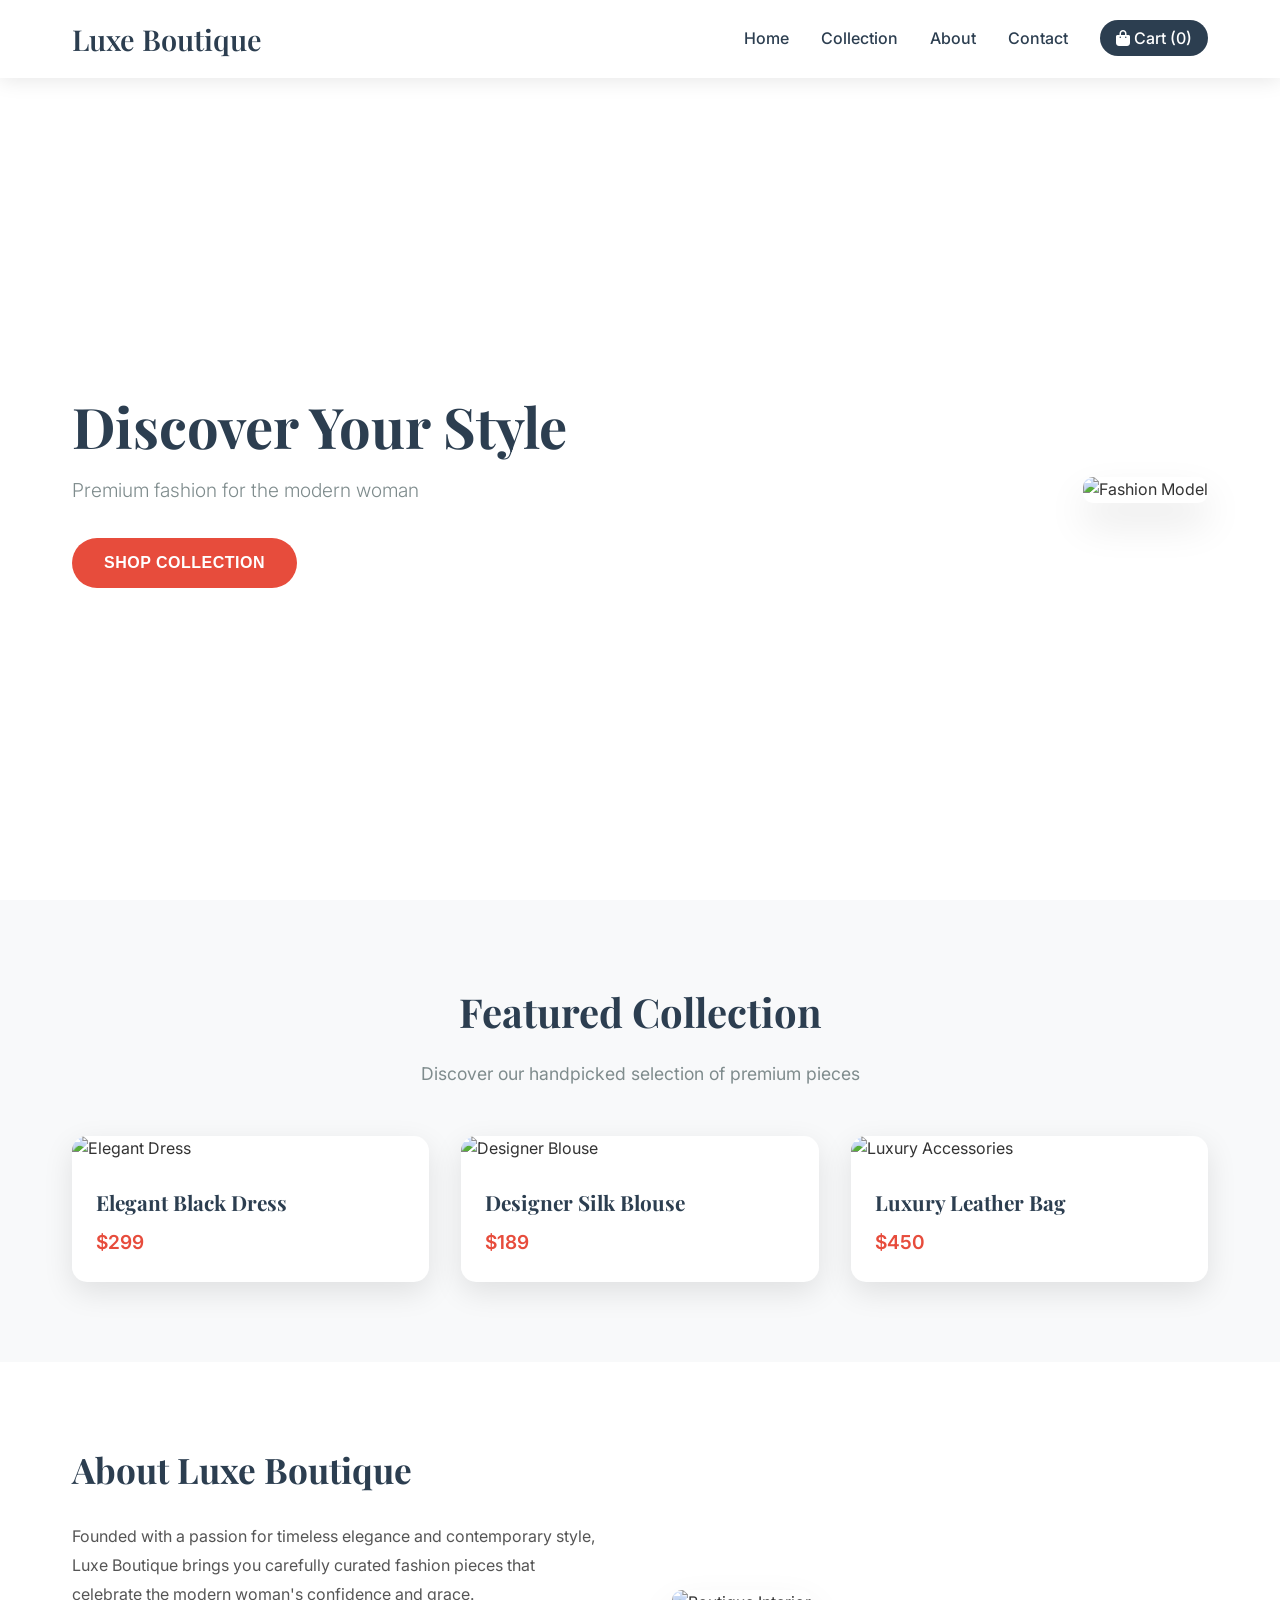
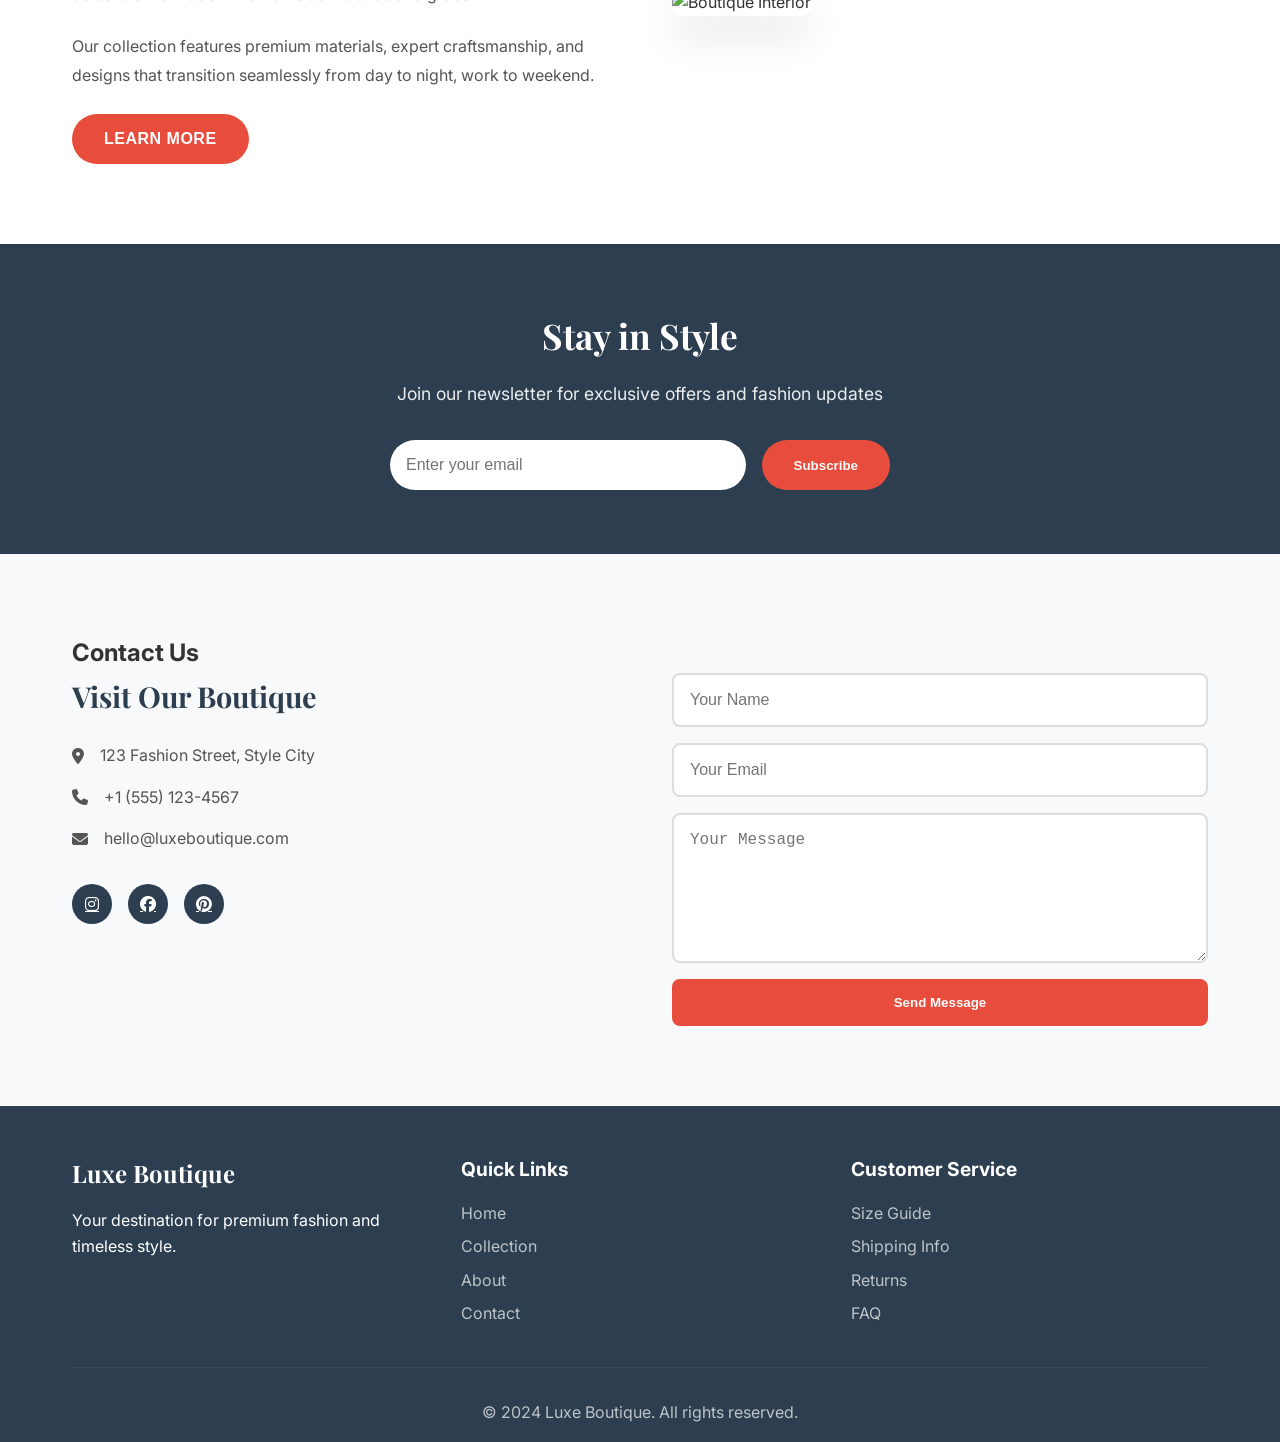
==== index.html @ 6fe5a280 "feat: Add Luxe Boutique website structure and styling Co-authored-by: anjalina207070 <anjalina207070" ====
<!DOCTYPE html>
<html lang="en">
<head>
    <meta charset="UTF-8">
    <meta name="viewport" content="width=device-width, initial-scale=1.0">
    <title>Luxe Boutique - Premium Fashion & Style</title>
    <link rel="stylesheet" href="styles.css">
    <link href="https://fonts.googleapis.com/css2?family=Playfair+Display:wght@400;500;600;700&family=Inter:wght@300;400;500;600&display=swap" rel="stylesheet">
    <link rel="stylesheet" href="https://cdnjs.cloudflare.com/ajax/libs/font-awesome/6.4.0/css/all.min.css">
</head>
<body>
    <!-- Header -->
    <header class="header">
        <nav class="navbar">
            <div class="nav-container">
                <div class="nav-logo">
                    <h2>Luxe Boutique</h2>
                </div>
                <ul class="nav-menu">
                    <li class="nav-item"><a href="#home" class="nav-link">Home</a></li>
                    <li class="nav-item"><a href="#collection" class="nav-link">Collection</a></li>
                    <li class="nav-item"><a href="#about" class="nav-link">About</a></li>
                    <li class="nav-item"><a href="#contact" class="nav-link">Contact</a></li>
                    <li class="nav-item"><a href="#" class="nav-link cart-btn"><i class="fas fa-shopping-bag"></i> Cart (0)</a></li>
                </ul>
                <div class="hamburger">
                    <span></span>
                    <span></span>
                    <span></span>
                </div>
            </div>
        </nav>
    </header>

    <!-- Hero Section -->
    <section class="hero" id="home">
        <div class="hero-content">
            <h1 class="hero-title">Discover Your Style</h1>
            <p class="hero-subtitle">Premium fashion for the modern woman</p>
            <button class="cta-button">Shop Collection</button>
        </div>
        <div class="hero-image">
            <img src="https://images.unsplash.com/photo-1441986300917-64674bd600d8?ixlib=rb-4.0.3&ixid=M3wxMjA3fDB8MHxwaG90by1wYWdlfHx8fGVufDB8fHx8fA%3D%3D&auto=format&fit=crop&w=2070&q=80" alt="Fashion Model" />
        </div>
    </section>

    <!-- Featured Collection -->
    <section class="featured-collection" id="collection">
        <div class="container">
            <h2 class="section-title">Featured Collection</h2>
            <p class="section-subtitle">Discover our handpicked selection of premium pieces</p>

            <div class="collection-grid">
                <div class="collection-item">
                    <div class="item-image">
                        <img src="https://images.unsplash.com/photo-1539008835657-9e8e9680c956?ixlib=rb-4.0.3&ixid=M3wxMjA3fDB8MHxwaG90by1wYWdlfHx8fGVufDB8fHx8fA%3D%3D&auto=format&fit=crop&w=1887&q=80" alt="Elegant Dress" />
                        <div class="item-overlay">
                            <button class="add-to-cart" data-id="1" data-name="Elegant Black Dress" data-price="299">Add to Cart</button>
                        </div>
                    </div>
                    <div class="item-info">
                        <h3>Elegant Black Dress</h3>
                        <p class="item-price">$299</p>
                    </div>
                </div>

                <div class="collection-item">
                    <div class="item-image">
                        <img src="https://images.unsplash.com/photo-1594633312681-425c7b97ccd1?ixlib=rb-4.0.3&ixid=M3wxMjA3fDB8MHxwaG90by1wYWdlfHx8fGVufDB8fHx8fA%3D%3D&auto=format&fit=crop&w=1887&q=80" alt="Designer Blouse" />
                        <div class="item-overlay">
                            <button class="add-to-cart" data-id="2" data-name="Designer Silk Blouse" data-price="189">Add to Cart</button>
                        </div>
                    </div>
                    <div class="item-info">
                        <h3>Designer Silk Blouse</h3>
                        <p class="item-price">$189</p>
                    </div>
                </div>

                <div class="collection-item">
                    <div class="item-image">
                        <img src="https://images.unsplash.com/photo-1506629905607-45848aad20c7?ixlib=rb-4.0.3&ixid=M3wxMjA3fDB8MHxwaG90by1wYWdlfHx8fGVufDB8fHx8fA%3D%3D&auto=format&fit=crop&w=1887&q=80" alt="Luxury Accessories" />
                        <div class="item-overlay">
                            <button class="add-to-cart" data-id="3" data-name="Luxury Leather Bag" data-price="450">Add to Cart</button>
                        </div>
                    </div>
                    <div class="item-info">
                        <h3>Luxury Leather Bag</h3>
                        <p class="item-price">$450</p>
                    </div>
                </div>
            </div>
        </div>
    </section>

    <!-- About Section -->
    <section class="about" id="about">
        <div class="container">
            <div class="about-content">
                <div class="about-text">
                    <h2>About Luxe Boutique</h2>
                    <p>Founded with a passion for timeless elegance and contemporary style, Luxe Boutique brings you carefully curated fashion pieces that celebrate the modern woman's confidence and grace.</p>
                    <p>Our collection features premium materials, expert craftsmanship, and designs that transition seamlessly from day to night, work to weekend.</p>
                    <button class="cta-button">Learn More</button>
                </div>
                <div class="about-image">
                    <img src="https://images.unsplash.com/photo-1441984904996-e0b6ba687e04?ixlib=rb-4.0.3&ixid=M3wxMjA3fDB8MHxwaG90by1wYWdlfHx8fGVufDB8fHx8fA%3D%3D&auto=format&fit=crop&w=2070&q=80" alt="Boutique Interior" />
                </div>
            </div>
        </div>
    </section>

    <!-- Newsletter Section -->
    <section class="newsletter">
        <div class="container">
            <h2>Stay in Style</h2>
            <p>Join our newsletter for exclusive offers and fashion updates</p>
            <div class="newsletter-form">
                <input type="email" placeholder="Enter your email" />
                <button type="submit">Subscribe</button>
            </div>
        </div>
    </section>

    <!-- Contact Section -->
    <section class="contact" id="contact">
        <div class="container">
            <h2>Contact Us</h2>
            <div class="contact-content">
                <div class="contact-info">
                    <h3>Visit Our Boutique</h3>
                    <p><i class="fas fa-map-marker-alt"></i> 123 Fashion Street, Style City</p>
                    <p><i class="fas fa-phone"></i> +1 (555) 123-4567</p>
                    <p><i class="fas fa-envelope"></i> hello@luxeboutique.com</p>
                    <div class="social-links">
                        <a href="#"><i class="fab fa-instagram"></i></a>
                        <a href="#"><i class="fab fa-facebook"></i></a>
                        <a href="#"><i class="fab fa-pinterest"></i></a>
                    </div>
                </div>
                <div class="contact-form">
                    <form>
                        <input type="text" placeholder="Your Name" />
                        <input type="email" placeholder="Your Email" />
                        <textarea placeholder="Your Message"></textarea>
                        <button type="submit">Send Message</button>
                    </form>
                </div>
            </div>
        </div>
    </section>

    <!-- Footer -->
    <footer class="footer">
        <div class="container">
            <div class="footer-content">
                <div class="footer-section">
                    <h3>Luxe Boutique</h3>
                    <p>Your destination for premium fashion and timeless style.</p>
                </div>
                <div class="footer-section">
                    <h4>Quick Links</h4>
                    <ul>
                        <li><a href="#home">Home</a></li>
                        <li><a href="#collection">Collection</a></li>
                        <li><a href="#about">About</a></li>
                        <li><a href="#contact">Contact</a></li>
                    </ul>
                </div>
                <div class="footer-section">
                    <h4>Customer Service</h4>
                    <ul>
                        <li><a href="#">Size Guide</a></li>
                        <li><a href="#">Shipping Info</a></li>
                        <li><a href="#">Returns</a></li>
                        <li><a href="#">FAQ</a></li>
                    </ul>
                </div>
            </div>
            <div class="footer-bottom">
                <p>&copy; 2024 Luxe Boutique. All rights reserved.</p>
            </div>
        </div>
    </footer>

    <script src="script.js"></script>
</body>
</html>
---- styles.css ----
/* Reset and Base Styles */
* {
    margin: 0;
    padding: 0;
    box-sizing: border-box;
}

html {
    scroll-behavior: smooth;
}

body {
    font-family: 'Inter', sans-serif;
    line-height: 1.6;
    color: #333;
    background-color: #fff;
}

/* Header & Navigation */
.header {
    position: fixed;
    top: 0;
    width: 100%;
    z-index: 1000;
    background: rgba(255, 255, 255, 0.95);
    backdrop-filter: blur(10px);
    box-shadow: 0 2px 20px rgba(0, 0, 0, 0.1);
}

.navbar {
    padding: 1rem 0;
}

.nav-container {
    max-width: 1200px;
    margin: 0 auto;
    padding: 0 2rem;
    display: flex;
    justify-content: space-between;
    align-items: center;
}

.nav-logo h2 {
    font-family: 'Playfair Display', serif;
    font-size: 1.8rem;
    font-weight: 600;
    color: #2c3e50;
}

.nav-menu {
    display: flex;
    list-style: none;
    gap: 2rem;
    align-items: center;
}

.nav-link {
    text-decoration: none;
    color: #2c3e50;
    font-weight: 500;
    transition: color 0.3s ease;
    position: relative;
}

.nav-link:hover {
    color: #e74c3c;
}

.nav-link::after {
    content: '';
    position: absolute;
    width: 0;
    height: 2px;
    bottom: -5px;
    left: 0;
    background-color: #e74c3c;
    transition: width 0.3s ease;
}

.nav-link:hover::after {
    width: 100%;
}

.cart-btn {
    background: #2c3e50;
    color: white !important;
    padding: 0.5rem 1rem;
    border-radius: 25px;
    transition: background 0.3s ease;
}

.cart-btn:hover {
    background: #e74c3c;
}

.cart-btn::after {
    display: none;
}

.hamburger {
    display: none;
    flex-direction: column;
    cursor: pointer;
}

.hamburger span {
    width: 25px;
    height: 3px;
    background: #2c3e50;
    margin: 3px 0;
    transition: 0.3s;
}

/* Hero Section */
.hero {
    height: 100vh;
    display: flex;
    align-items: center;
    justify-content: space-between;
    max-width: 1200px;
    margin: 0 auto;
    padding: 0 2rem;
    padding-top: 80px;
}

.hero-content {
    flex: 1;
    max-width: 600px;
}

.hero-title {
    font-family: 'Playfair Display', serif;
    font-size: 3.5rem;
    font-weight: 700;
    color: #2c3e50;
    margin-bottom: 1rem;
    line-height: 1.2;
}

.hero-subtitle {
    font-size: 1.2rem;
    color: #7f8c8d;
    margin-bottom: 2rem;
    font-weight: 300;
}

.cta-button {
    background: #e74c3c;
    color: white;
    border: none;
    padding: 1rem 2rem;
    font-size: 1rem;
    font-weight: 600;
    border-radius: 30px;
    cursor: pointer;
    transition: all 0.3s ease;
    text-transform: uppercase;
    letter-spacing: 0.5px;
}

.cta-button:hover {
    background: #c0392b;
    transform: translateY(-2px);
    box-shadow: 0 10px 25px rgba(231, 76, 60, 0.3);
}

.hero-image {
    flex: 1;
    text-align: right;
}

.hero-image img {
    max-width: 100%;
    height: auto;
    border-radius: 10px;
    box-shadow: 0 20px 40px rgba(0, 0, 0, 0.1);
}

/* Container */
.container {
    max-width: 1200px;
    margin: 0 auto;
    padding: 0 2rem;
}

/* Section Titles */
.section-title {
    font-family: 'Playfair Display', serif;
    font-size: 2.5rem;
    text-align: center;
    margin-bottom: 1rem;
    color: #2c3e50;
}

.section-subtitle {
    text-align: center;
    color: #7f8c8d;
    font-size: 1.1rem;
    margin-bottom: 3rem;
    max-width: 600px;
    margin-left: auto;
    margin-right: auto;
}

/* Featured Collection */
.featured-collection {
    padding: 5rem 0;
    background: #f8f9fa;
}

.collection-grid {
    display: grid;
    grid-template-columns: repeat(auto-fit, minmax(300px, 1fr));
    gap: 2rem;
    margin-top: 3rem;
}

.collection-item {
    background: white;
    border-radius: 15px;
    overflow: hidden;
    box-shadow: 0 10px 30px rgba(0, 0, 0, 0.1);
    transition: transform 0.3s ease, box-shadow 0.3s ease;
}

.collection-item:hover {
    transform: translateY(-10px);
    box-shadow: 0 20px 40px rgba(0, 0, 0, 0.15);
}

.item-image {
    position: relative;
    overflow: hidden;
}

.item-image img {
    width: 100%;
    height: 300px;
    object-fit: cover;
    transition: transform 0.3s ease;
}

.collection-item:hover .item-image img {
    transform: scale(1.05);
}

.item-overlay {
    position: absolute;
    top: 0;
    left: 0;
    right: 0;
    bottom: 0;
    background: rgba(0, 0, 0, 0.5);
    display: flex;
    align-items: center;
    justify-content: center;
    opacity: 0;
    transition: opacity 0.3s ease;
}

.collection-item:hover .item-overlay {
    opacity: 1;
}

.add-to-cart {
    background: white;
    color: #2c3e50;
    border: none;
    padding: 0.8rem 1.5rem;
    border-radius: 25px;
    font-weight: 600;
    cursor: pointer;
    transition: all 0.3s ease;
}

.add-to-cart:hover {
    background: #e74c3c;
    color: white;
    transform: scale(1.05);
}

.item-info {
    padding: 1.5rem;
}

.item-info h3 {
    font-family: 'Playfair Display', serif;
    font-size: 1.3rem;
    margin-bottom: 0.5rem;
    color: #2c3e50;
}

.item-price {
    font-size: 1.2rem;
    font-weight: 600;
    color: #e74c3c;
}

/* About Section */
.about {
    padding: 5rem 0;
}

.about-content {
    display: grid;
    grid-template-columns: 1fr 1fr;
    gap: 4rem;
    align-items: center;
}

.about-text h2 {
    font-family: 'Playfair Display', serif;
    font-size: 2.2rem;
    margin-bottom: 1.5rem;
    color: #2c3e50;
}

.about-text p {
    margin-bottom: 1.5rem;
    color: #555;
    line-height: 1.8;
}

.about-image img {
    width: 100%;
    height: auto;
    border-radius: 10px;
    box-shadow: 0 20px 40px rgba(0, 0, 0, 0.1);
}

/* Newsletter Section */
.newsletter {
    background: #2c3e50;
    color: white;
    padding: 4rem 0;
    text-align: center;
}

.newsletter h2 {
    font-family: 'Playfair Display', serif;
    font-size: 2.2rem;
    margin-bottom: 1rem;
}

.newsletter p {
    margin-bottom: 2rem;
    font-size: 1.1rem;
    opacity: 0.9;
}

.newsletter-form {
    display: flex;
    max-width: 500px;
    margin: 0 auto;
    gap: 1rem;
}

.newsletter-form input {
    flex: 1;
    padding: 1rem;
    border: none;
    border-radius: 30px;
    font-size: 1rem;
}

.newsletter-form button {
    background: #e74c3c;
    color: white;
    border: none;
    padding: 1rem 2rem;
    border-radius: 30px;
    font-weight: 600;
    cursor: pointer;
    transition: background 0.3s ease;
}

.newsletter-form button:hover {
    background: #c0392b;
}

/* Contact Section */
.contact {
    padding: 5rem 0;
    background: #f8f9fa;
}

.contact-content {
    display: grid;
    grid-template-columns: 1fr 1fr;
    gap: 4rem;
    align-items: start;
}

.contact-info h3 {
    font-family: 'Playfair Display', serif;
    font-size: 1.8rem;
    margin-bottom: 1.5rem;
    color: #2c3e50;
}

.contact-info p {
    margin-bottom: 1rem;
    color: #555;
    display: flex;
    align-items: center;
    gap: 1rem;
}

.social-links {
    display: flex;
    gap: 1rem;
    margin-top: 2rem;
}

.social-links a {
    width: 40px;
    height: 40px;
    background: #2c3e50;
    color: white;
    display: flex;
    align-items: center;
    justify-content: center;
    border-radius: 50%;
    transition: background 0.3s ease;
}

.social-links a:hover {
    background: #e74c3c;
}

.contact-form form {
    display: flex;
    flex-direction: column;
    gap: 1rem;
}

.contact-form input,
.contact-form textarea {
    padding: 1rem;
    border: 2px solid #ddd;
    border-radius: 8px;
    font-size: 1rem;
    transition: border-color 0.3s ease;
}

.contact-form input:focus,
.contact-form textarea:focus {
    outline: none;
    border-color: #e74c3c;
}

.contact-form textarea {
    height: 150px;
    resize: vertical;
}

.contact-form button {
    background: #e74c3c;
    color: white;
    border: none;
    padding: 1rem 2rem;
    border-radius: 8px;
    font-weight: 600;
    cursor: pointer;
    transition: background 0.3s ease;
}

.contact-form button:hover {
    background: #c0392b;
}

/* Footer */
.footer {
    background: #2c3e50;
    color: white;
    padding: 3rem 0 1rem;
}

.footer-content {
    display: grid;
    grid-template-columns: repeat(auto-fit, minmax(250px, 1fr));
    gap: 2rem;
    margin-bottom: 2rem;
}

.footer-section h3 {
    font-family: 'Playfair Display', serif;
    font-size: 1.5rem;
    margin-bottom: 1rem;
}

.footer-section h4 {
    font-size: 1.2rem;
    margin-bottom: 1rem;
}

.footer-section ul {
    list-style: none;
}

.footer-section ul li {
    margin-bottom: 0.5rem;
}

.footer-section ul li a {
    color: #bdc3c7;
    text-decoration: none;
    transition: color 0.3s ease;
}

.footer-section ul li a:hover {
    color: #e74c3c;
}

.footer-bottom {
    text-align: center;
    padding-top: 2rem;
    border-top: 1px solid #34495e;
    color: #bdc3c7;
}

/* Products Page Styles */
.products-hero {
    background: linear-gradient(135deg, #f8f9fa 0%, #e9ecef 100%);
    padding: 8rem 0 4rem;
    text-align: center;
}

.products-hero h1 {
    font-family: 'Playfair Display', serif;
    font-size: 3rem;
    color: #2c3e50;
    margin-bottom: 1rem;
}

.products-hero p {
    font-size: 1.2rem;
    color: #7f8c8d;
    max-width: 600px;
    margin: 0 auto;
}

.filter-bar {
    display: flex;
    justify-content: space-between;
    align-items: center;
    margin-bottom: 3rem;
    padding: 2rem;
    background: white;
    border-radius: 15px;
    box-shadow: 0 5px 20px rgba(0, 0, 0, 0.1);
    flex-wrap: wrap;
    gap: 1rem;
}

.search-box {
    position: relative;
    flex: 1;
    min-width: 250px;
}

.search-box input {
    width: 100%;
    padding: 1rem 3rem 1rem 1rem;
    border: 2px solid #ddd;
    border-radius: 50px;
    font-size: 1rem;
    transition: border-color 0.3s ease;
}

.search-box input:focus {
    outline: none;
    border-color: #e74c3c;
}

.search-box i {
    position: absolute;
    right: 1rem;
    top: 50%;
    transform: translateY(-50%);
    color: #7f8c8d;
}

.filter-controls {
    display: flex;
    gap: 1rem;
    flex-wrap: wrap;
}

.filter-controls select {
    padding: 1rem;
    border: 2px solid #ddd;
    border-radius: 8px;
    font-size: 1rem;
    background: white;
    cursor: pointer;
    transition: border-color 0.3s ease;
}

.filter-controls select:focus {
    outline: none;
    border-color: #e74c3c;
}

.products-grid {
    display: grid;
    grid-template-columns: repeat(auto-fit, minmax(280px, 1fr));
    gap: 2rem;
    margin-bottom: 3rem;
}

.product-item {
    background: white;
    border-radius: 15px;
    overflow: hidden;
    box-shadow: 0 10px 30px rgba(0, 0, 0, 0.1);
    transition: transform 0.3s ease, box-shadow 0.3s ease;
}

.product-item:hover {
    transform: translateY(-10px);
    box-shadow: 0 20px 40px rgba(0, 0, 0, 0.15);
}

.product-image {
    position: relative;
    overflow: hidden;
}

.product-image img {
    width: 100%;
    height: 250px;
    object-fit: cover;
    transition: transform 0.3s ease;
}

.product-item:hover .product-image img {
    transform: scale(1.05);
}

.product-overlay {
    position: absolute;
    top: 0;
    left: 0;
    right: 0;
    bottom: 0;
    background: rgba(0, 0, 0, 0.6);
    display: flex;
    flex-direction: column;
    justify-content: center;
    align-items: center;
    gap: 1rem;
    opacity: 0;
    transition: opacity 0.3s ease;
}

.product-item:hover .product-overlay {
    opacity: 1;
}

.product-overlay button {
    background: white;
    color: #2c3e50;
    border: none;
    padding: 0.8rem 1.5rem;
    border-radius: 25px;
    font-weight: 600;
    cursor: pointer;
    transition: all 0.3s ease;
}

.product-overlay button:hover {
    background: #e74c3c;
    color: white;
    transform: scale(1.05);
}

.product-info {
    padding: 1.5rem;
}

.product-info h3 {
    font-family: 'Playfair Display', serif;
    font-size: 1.2rem;
    margin-bottom: 0.5rem;
    color: #2c3e50;
}

.product-price {
    font-size: 1.1rem;
    font-weight: 600;
    color: #e74c3c;
    margin-bottom: 0.5rem;
}

.product-description {
    color: #7f8c8d;
    font-size: 0.9rem;
    line-height: 1.5;
}

.load-more-container {
    text-align: center;
}

.load-more-btn {
    background: #2c3e50;
    color: white;
    border: none;
    padding: 1rem 2rem;
    border-radius: 30px;
    font-size: 1rem;
    font-weight: 600;
    cursor: pointer;
    transition: all 0.3s ease;
}

.load-more-btn:hover {
    background: #e74c3c;
    transform: translateY(-2px);
}

/* About Page Styles */
.about-hero {
    background: linear-gradient(135deg, #f8f9fa 0%, #e9ecef 100%);
    padding: 8rem 0 4rem;
    text-align: center;
}

.about-hero h1 {
    font-family: 'Playfair Display', serif;
    font-size: 3rem;
    color: #2c3e50;
    margin-bottom: 1rem;
}

.about-hero p {
    font-size: 1.2rem;
    color: #7f8c8d;
    max-width: 600px;
    margin: 0 auto;
}

.about-story {
    padding: 5rem 0;
}

.story-grid {
    display: grid;
    grid-template-columns: 1fr 1fr;
    gap: 4rem;
    align-items: center;
}

.story-content h2 {
    font-family: 'Playfair Display', serif;
    font-size: 2.2rem;
    margin-bottom: 1.5rem;
    color: #2c3e50;
}

.story-content p {
    margin-bottom: 1.5rem;
    color: #555;
    line-height: 1.8;
    font-size: 1.1rem;
}

.story-image img {
    width: 100%;
    height: auto;
    border-radius: 15px;
    box-shadow: 0 20px 40px rgba(0, 0, 0, 0.1);
}

.mission-values {
    padding: 5rem 0;
    background: #f8f9fa;
}

.mission-values h2 {
    text-align: center;
    font-family: 'Playfair Display', serif;
    font-size: 2.5rem;
    margin-bottom: 3rem;
    color: #2c3e50;
}

.values-grid {
    display: grid;
    grid-template-columns: repeat(auto-fit, minmax(250px, 1fr));
    gap: 2rem;
}

.value-card {
    background: white;
    padding: 2rem;
    border-radius: 15px;
    text-align: center;
    box-shadow: 0 10px 30px rgba(0, 0, 0, 0.1);
    transition: transform 0.3s ease;
}

.value-card:hover {
    transform: translateY(-5px);
}

.value-icon {
    width: 80px;
    height: 80px;
    background: #e74c3c;
    border-radius: 50%;
    display: flex;
    align-items: center;
    justify-content: center;
    margin: 0 auto 1.5rem;
    color: white;
    font-size: 2rem;
}

.value-card h3 {
    font-family: 'Playfair Display', serif;
    font-size: 1.5rem;
    margin-bottom: 1rem;
    color: #2c3e50;
}

.value-card p {
    color: #7f8c8d;
    line-height: 1.6;
}

.team-section {
    padding: 5rem 0;
}

.team-section h2 {
    text-align: center;
    font-family: 'Playfair Display', serif;
    font-size: 2.5rem;
    margin-bottom: 3rem;
    color: #2c3e50;
}

.team-grid {
    display: grid;
    grid-template-columns: repeat(auto-fit, minmax(300px, 1fr));
    gap: 2rem;
}

.team-member {
    background: white;
    border-radius: 15px;
    overflow: hidden;
    box-shadow: 0 10px 30px rgba(0, 0, 0, 0.1);
    transition: transform 0.3s ease;
}

.team-member:hover {
    transform: translateY(-5px);
}

.member-image img {
    width: 100%;
    height: 300px;
    object-fit: cover;
}

.member-info {
    padding: 1.5rem;
}

.member-info h3 {
    font-family: 'Playfair Display', serif;
    font-size: 1.3rem;
    margin-bottom: 0.5rem;
    color: #2c3e50;
}

.member-role {
    color: #e74c3c;
    font-weight: 600;
    margin-bottom: 1rem;
}

.member-bio {
    color: #7f8c8d;
    line-height: 1.6;
}

.store-gallery {
    padding: 5rem 0;
    background: #f8f9fa;
}

.store-gallery h2 {
    text-align: center;
    font-family: 'Playfair Display', serif;
    font-size: 2.5rem;
    margin-bottom: 3rem;
    color: #2c3e50;
}

.gallery-grid {
    display: grid;
    grid-template-columns: repeat(auto-fit, minmax(250px, 1fr));
    gap: 1.5rem;
}

.gallery-item {
    border-radius: 15px;
    overflow: hidden;
    box-shadow: 0 10px 30px rgba(0, 0, 0, 0.1);
    transition: transform 0.3s ease;
}

.gallery-item:hover {
    transform: scale(1.05);
}

.gallery-item img {
    width: 100%;
    height: 250px;
    object-fit: cover;
}

.about-cta {
    background: #2c3e50;
    color: white;
    padding: 4rem 0;
    text-align: center;
}

.about-cta h2 {
    font-family: 'Playfair Display', serif;
    font-size: 2.2rem;
    margin-bottom: 1rem;
}

.about-cta p {
    margin-bottom: 2rem;
    font-size: 1.1rem;
    opacity: 0.9;
}

.about-cta .newsletter-form {
    max-width: 500px;
    margin: 0 auto;
}

/* Modal Styles */
.modal {
    display: none;
    position: fixed;
    z-index: 1002;
    left: 0;
    top: 0;
    width: 100%;
    height: 100%;
    background-color: rgba(0, 0, 0, 0.8);
    animation: fadeIn 0.3s ease;
}

.modal-content {
    background-color: white;
    margin: 5% auto;
    padding: 0;
    border-radius: 15px;
    width: 90%;
    max-width: 800px;
    position: relative;
    animation: slideInModal 0.3s ease;
}

.close-modal {
    color: #aaa;
    float: right;
    font-size: 28px;
    font-weight: bold;
    position: absolute;
    top: 15px;
    right: 25px;
    cursor: pointer;
    z-index: 1003;
}

.close-modal:hover {
    color: #2c3e50;
}

.modal-body {
    display: grid;
    grid-template-columns: 1fr 1fr;
    gap: 2rem;
    padding: 2rem;
}

.modal-image img {
    width: 100%;
    height: auto;
    border-radius: 10px;
}

.modal-info h3 {
    font-family: 'Playfair Display', serif;
    font-size: 2rem;
    margin-bottom: 1rem;
    color: #2c3e50;
}

.modal-price {
    font-size: 1.5rem;
    font-weight: 600;
    color: #e74c3c;
    margin-bottom: 1rem;
}

.modal-description {
    color: #555;
    line-height: 1.8;
    margin-bottom: 2rem;
}

.add-to-cart-modal {
    background: #e74c3c;
    color: white;
    border: none;
    padding: 1rem 2rem;
    border-radius: 30px;
    font-size: 1rem;
    font-weight: 600;
    cursor: pointer;
    transition: all 0.3s ease;
}

.add-to-cart-modal:hover {
    background: #c0392b;
    transform: translateY(-2px);
}

@keyframes fadeIn {
    from { opacity: 0; }
    to { opacity: 1; }
}

@keyframes slideInModal {
    from {
        transform: translateY(-100px);
        opacity: 0;
    }
    to {
        transform: translateY(0);
        opacity: 1;
    }
}

/* Responsive Design */
@media (max-width: 768px) {
    .nav-menu {
        position: fixed;
        left: -100%;
        top: 70px;
        flex-direction: column;
        background-color: white;
        width: 100%;
        text-align: center;
        transition: 0.3s;
        box-shadow: 0 10px 27px rgba(0, 0, 0, 0.05);
        padding: 2rem 0;
        z-index: 999;
    }

    .nav-menu.active {
        left: 0;
    }

    .hamburger {
        display: flex;
    }

    .hamburger.active span:nth-child(2) {
        opacity: 0;
    }

    .hamburger.active span:nth-child(1) {
        transform: translateY(8px) rotate(45deg);
    }

    .hamburger.active span:nth-child(3) {
        transform: translateY(-8px) rotate(-45deg);
    }

    .hero {
        flex-direction: column;
        text-align: center;
        height: auto;
        padding: 6rem 2rem 4rem;
    }

    .hero-title {
        font-size: 2.5rem;
    }

    .hero-image {
        text-align: center;
        margin-top: 2rem;
    }

    .collection-grid {
        grid-template-columns: 1fr;
    }

    .products-hero h1 {
        font-size: 2.2rem;
    }

    .filter-bar {
        flex-direction: column;
        align-items: stretch;
        gap: 1.5rem;
    }

    .filter-controls {
        justify-content: space-between;
    }

    .products-grid {
        grid-template-columns: 1fr;
        gap: 1.5rem;
    }

    .modal-body {
        grid-template-columns: 1fr;
        gap: 1rem;
        padding: 1rem;
    }

    .modal-content {
        margin: 10% auto;
        width: 95%;
    }

    .about-hero h1 {
        font-size: 2.2rem;
    }

    .story-grid {
        grid-template-columns: 1fr;
        gap: 2rem;
    }

    .values-grid {
        grid-template-columns: 1fr;
        gap: 1.5rem;
    }

    .team-grid {
        grid-template-columns: 1fr;
        gap: 1.5rem;
    }

    .gallery-grid {
        grid-template-columns: repeat(auto-fit, minmax(200px, 1fr));
        gap: 1rem;
    }

    .about-content,
    .contact-content {
        grid-template-columns: 1fr;
        gap: 2rem;
    }

    .newsletter-form {
        flex-direction: column;
    }

    .container {
        padding: 0 1rem;
    }

    .section-title {
        font-size: 2rem;
    }
}

@media (max-width: 480px) {
    .hero-title {
        font-size: 2rem;
    }

    .hero-subtitle {
        font-size: 1rem;
    }

    .cta-button {
        padding: 0.8rem 1.5rem;
        font-size: 0.9rem;
    }

    .section-title {
        font-size: 1.8rem;
    }

    .nav-logo h2 {
        font-size: 1.5rem;
    }
}
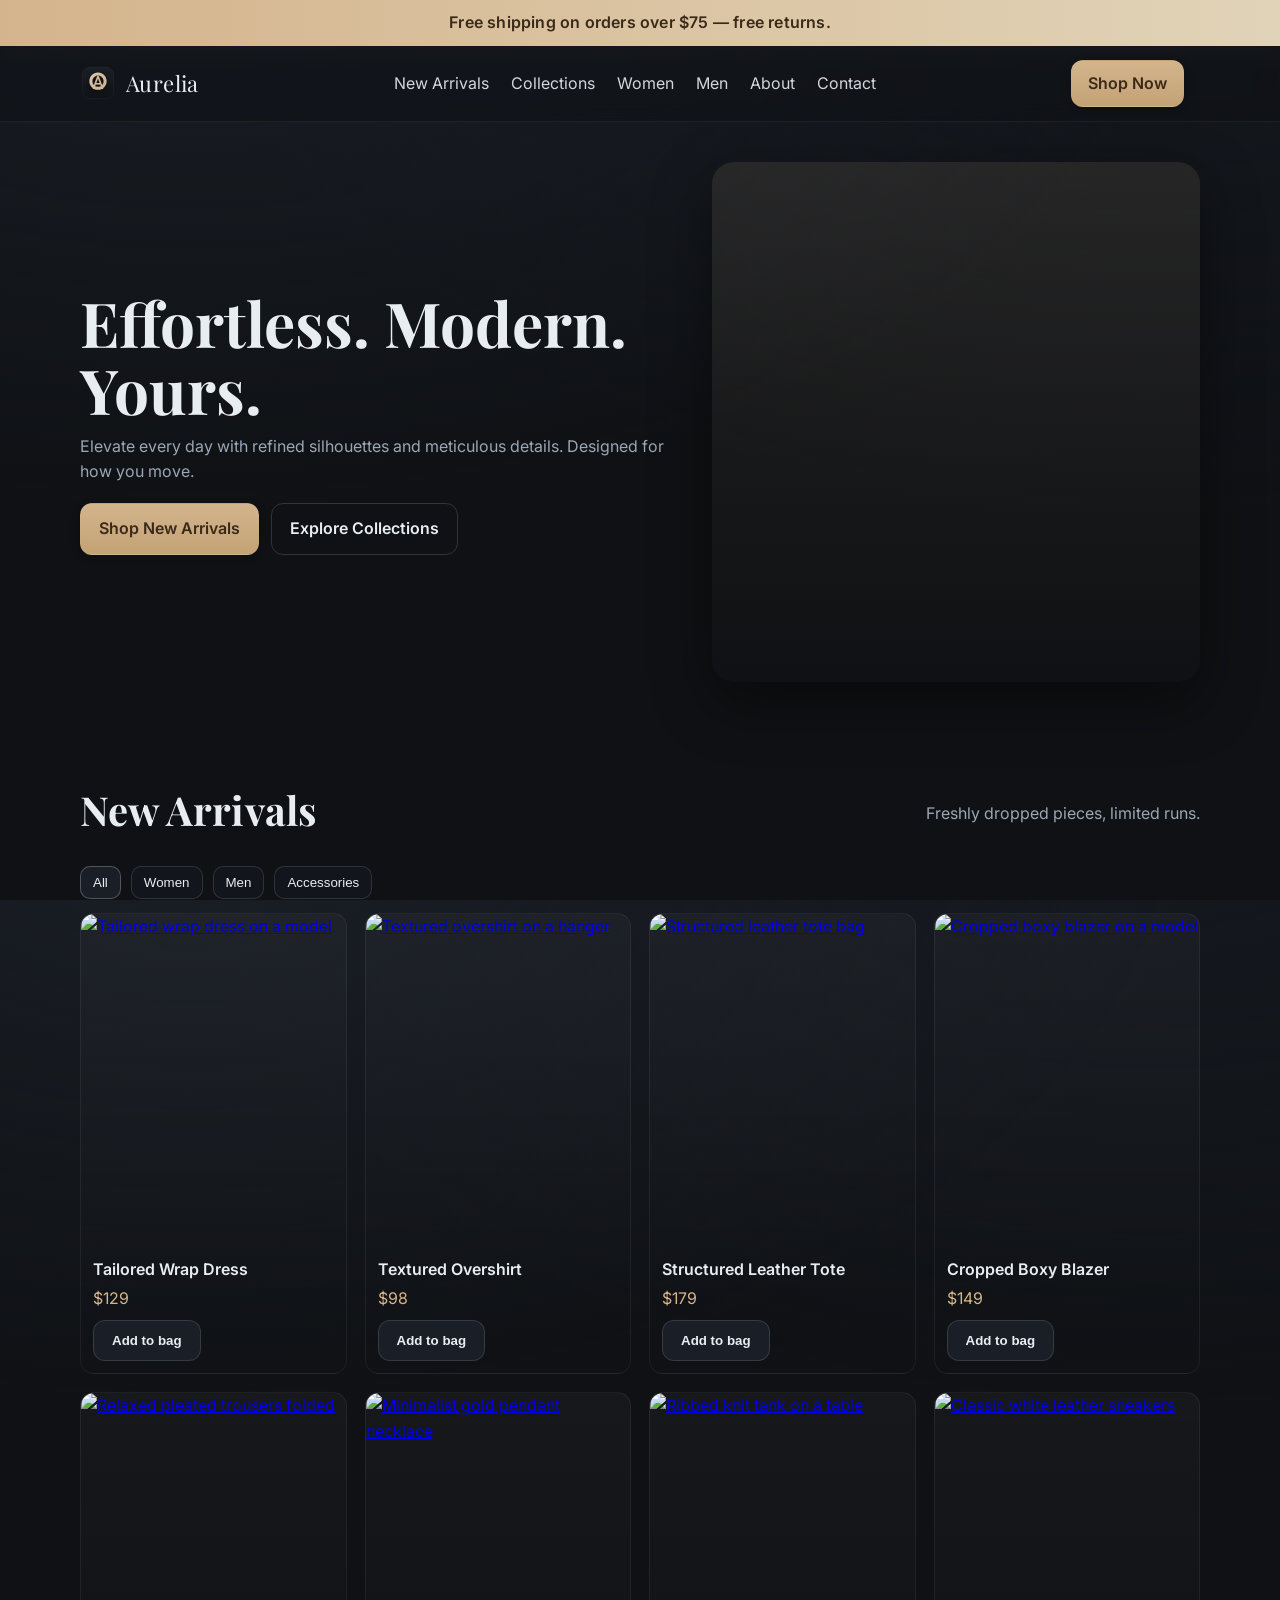
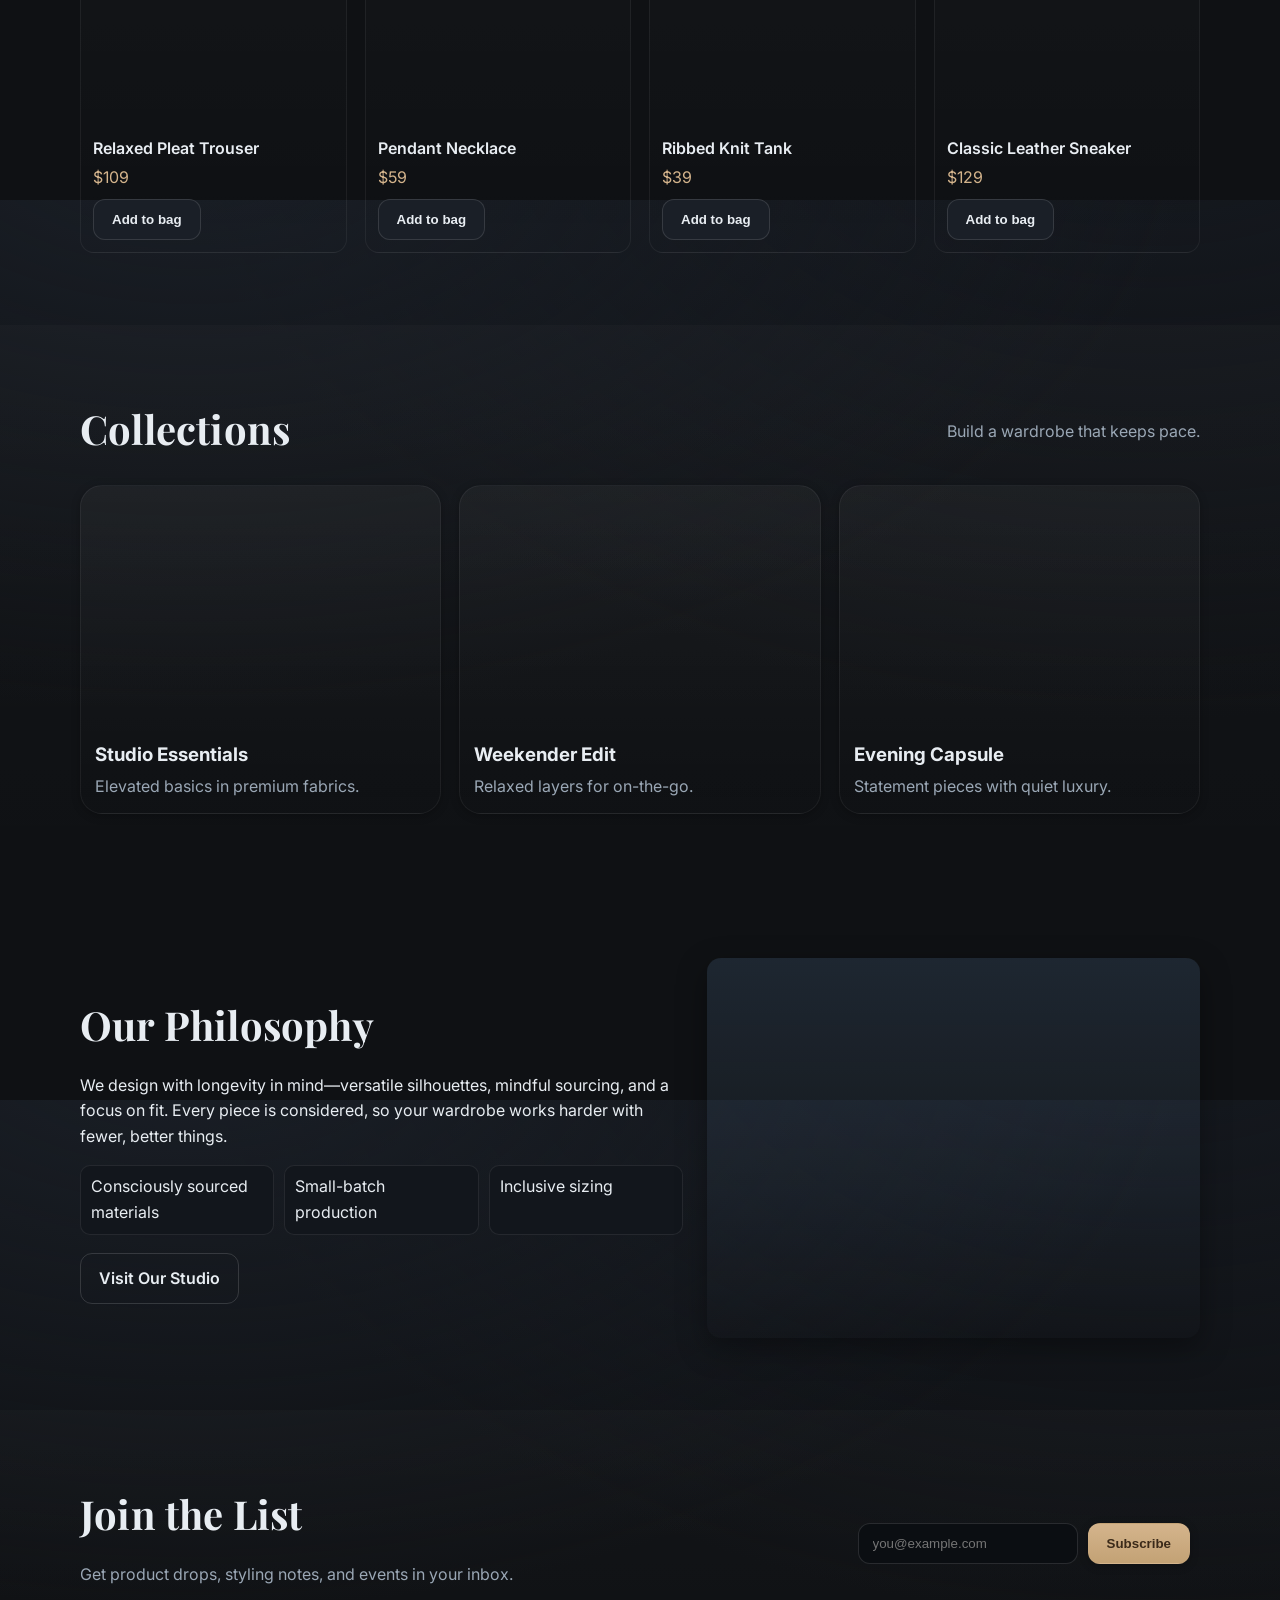
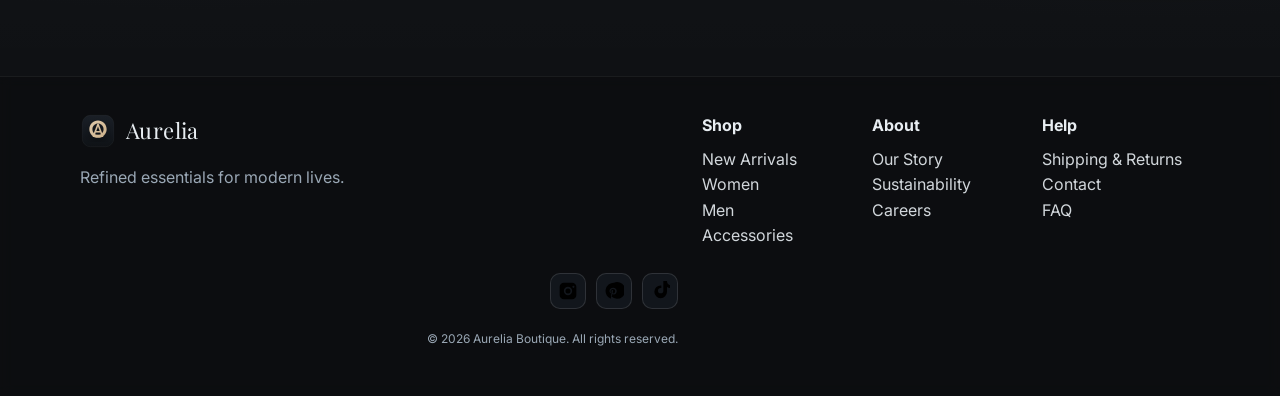
==== commit 0bce3719: "feat: Add Aurelia Boutique landing page and assets Co-authored-by: anjalina207070 <anjalina207070@gm" ====
--- a/index.html
+++ b/index.html
@@ -1,188 +1,311 @@
-<!DOCTYPE html>
+<!doctype html>
 <html lang="en">
-<head>
-    <meta charset="UTF-8">
-    <meta name="viewport" content="width=device-width, initial-scale=1.0">
-    <title>Luxe Boutique - Premium Fashion & Style</title>
-    <link rel="stylesheet" href="styles.css">
-    <link href="https://fonts.googleapis.com/css2?family=Playfair+Display:wght@400;500;600;700&family=Inter:wght@300;400;500;600&display=swap" rel="stylesheet">
-    <link rel="stylesheet" href="https://cdnjs.cloudflare.com/ajax/libs/font-awesome/6.4.0/css/all.min.css">
-</head>
-<body>
-    <!-- Header -->
-    <header class="header">
-        <nav class="navbar">
-            <div class="nav-container">
-                <div class="nav-logo">
-                    <h2>Luxe Boutique</h2>
-                </div>
-                <ul class="nav-menu">
-                    <li class="nav-item"><a href="#home" class="nav-link">Home</a></li>
-                    <li class="nav-item"><a href="#collection" class="nav-link">Collection</a></li>
-                    <li class="nav-item"><a href="#about" class="nav-link">About</a></li>
-                    <li class="nav-item"><a href="#contact" class="nav-link">Contact</a></li>
-                    <li class="nav-item"><a href="#" class="nav-link cart-btn"><i class="fas fa-shopping-bag"></i> Cart (0)</a></li>
-                </ul>
-                <div class="hamburger">
-                    <span></span>
-                    <span></span>
-                    <span></span>
-                </div>
+  <head>
+    <meta charset="utf-8" />
+    <meta name="viewport" content="width=device-width, initial-scale=1" />
+    <title>Aurelia Boutique — Contemporary Fashion for Modern Lives</title>
+    <meta name="description" content="Aurelia Boutique curates timeless pieces with modern silhouettes. Discover new arrivals, effortless staples, and statement accessories." />
+    <link rel="icon" href="/assets/logo.svg" type="image/svg+xml" />
+
+    <link rel="preconnect" href="https://fonts.googleapis.com">
+    <link rel="preconnect" href="https://fonts.gstatic.com" crossorigin>
+    <link href="https://fonts.googleapis.com/css2?family=Inter:wght@300;400;500;600;700&family=Playfair+Display:wght@400;600;700&display=swap" rel="stylesheet">
+
+    <link rel="stylesheet" href="/styles.css" />
+  </head>
+  <body>
+    <noscript>
+      <div class="noscript">For the best experience, enable JavaScript in your browser.</div>
+    </noscript>
+
+    <div class="announcement" role="status" aria-live="polite">
+      Free shipping on orders over $75 — free returns.
+    </div>
+
+    <header class="site-header" id="site-header">
+      <div class="container nav">
+        <a class="brand" href="#home" aria-label="Aurelia Boutique home">
+          <img src="/assets/logo.svg" alt="Aurelia Boutique logo" width="36" height="36" />
+          <span class="brand-text">Aurelia</span>
+        </a>
+
+        <nav class="primary-nav" aria-label="Primary">
+          <ul class="nav-list">
+            <li><a href="#new">New Arrivals</a></li>
+            <li><a href="#collections">Collections</a></li>
+            <li><a href="#products" data-filter="women">Women</a></li>
+            <li><a href="#products" data-filter="men">Men</a></li>
+            <li><a href="#about">About</a></li>
+            <li><a href="#contact">Contact</a></li>
+          </ul>
+        </nav>
+
+        <div class="nav-cta">
+          <a class="btn btn-primary" href="#new">Shop Now</a>
+        </div>
+
+        <button class="nav-toggle" id="nav-toggle" aria-label="Open menu" aria-controls="mobile-menu" aria-expanded="false">
+          <span class="bar" aria-hidden="true"></span>
+          <span class="bar" aria-hidden="true"></span>
+          <span class="bar" aria-hidden="true"></span>
+        </button>
+      </div>
+
+      <nav class="mobile-menu" id="mobile-menu" aria-label="Mobile">
+        <ul>
+          <li><a href="#new">New Arrivals</a></li>
+          <li><a href="#collections">Collections</a></li>
+          <li><a href="#products" data-filter="women">Women</a></li>
+          <li><a href="#products" data-filter="men">Men</a></li>
+          <li><a href="#about">About</a></li>
+          <li><a href="#contact">Contact</a></li>
+        </ul>
+      </nav>
+    </header>
+
+    <main id="home">
+      <section class="hero" aria-label="Featured">
+        <div class="container hero-grid">
+          <div class="hero-copy">
+            <h1>Effortless. Modern. Yours.</h1>
+            <p>Elevate every day with refined silhouettes and meticulous details. Designed for how you move.</p>
+            <div class="hero-actions">
+              <a class="btn btn-primary" href="#new">Shop New Arrivals</a>
+              <a class="btn btn-ghost" href="#collections">Explore Collections</a>
             </div>
+          </div>
+          <div class="hero-media" role="img" aria-label="Minimalist wardrobe with tailored pieces"></div>
+        </div>
+      </section>
+
+      <section class="section" id="new" aria-labelledby="new-title">
+        <div class="container">
+          <div class="section-head">
+            <h2 id="new-title">New Arrivals</h2>
+            <p class="muted">Freshly dropped pieces, limited runs.</p>
+          </div>
+
+          <div class="filters" role="tablist" aria-label="Product filters">
+            <button class="filter-btn active" role="tab" aria-selected="true" data-filter="all">All</button>
+            <button class="filter-btn" role="tab" aria-selected="false" data-filter="women">Women</button>
+            <button class="filter-btn" role="tab" aria-selected="false" data-filter="men">Men</button>
+            <button class="filter-btn" role="tab" aria-selected="false" data-filter="accessories">Accessories</button>
+          </div>
+
+          <div class="product-grid" id="products">
+            <article class="product-card" data-category="women">
+              <a href="#" class="product-media" aria-label="Tailored Wrap Dress">
+                <img src="https://images.unsplash.com/photo-1520975867597-0f1a6e0f2fcb?q=80&w=1200&auto=format&fit=crop" alt="Tailored wrap dress on a model" loading="lazy" />
+              </a>
+              <div class="product-info">
+                <h3>Tailored Wrap Dress</h3>
+                <p class="price">$129</p>
+                <button class="btn btn-secondary add-to-bag" data-product="Tailored Wrap Dress">Add to bag</button>
+              </div>
+            </article>
+
+            <article class="product-card" data-category="men">
+              <a href="#" class="product-media" aria-label="Textured Overshirt">
+                <img src="https://images.unsplash.com/photo-1520974735194-8ce2f8f7dfc4?q=80&w=1200&auto=format&fit=crop" alt="Textured overshirt on a hanger" loading="lazy" />
+              </a>
+              <div class="product-info">
+                <h3>Textured Overshirt</h3>
+                <p class="price">$98</p>
+                <button class="btn btn-secondary add-to-bag" data-product="Textured Overshirt">Add to bag</button>
+              </div>
+            </article>
+
+            <article class="product-card" data-category="accessories">
+              <a href="#" class="product-media" aria-label="Structured Leather Tote">
+                <img src="https://images.unsplash.com/photo-1520975753743-2bfe8eac7a3b?q=80&w=1200&auto=format&fit=crop" alt="Structured leather tote bag" loading="lazy" />
+              </a>
+              <div class="product-info">
+                <h3>Structured Leather Tote</h3>
+                <p class="price">$179</p>
+                <button class="btn btn-secondary add-to-bag" data-product="Structured Leather Tote">Add to bag</button>
+              </div>
+            </article>
+
+            <article class="product-card" data-category="women">
+              <a href="#" class="product-media" aria-label="Cropped Boxy Blazer">
+                <img src="https://images.unsplash.com/photo-1520975868058-b1d2528bee97?q=80&w=1200&auto=format&fit=crop" alt="Cropped boxy blazer on a model" loading="lazy" />
+              </a>
+              <div class="product-info">
+                <h3>Cropped Boxy Blazer</h3>
+                <p class="price">$149</p>
+                <button class="btn btn-secondary add-to-bag" data-product="Cropped Boxy Blazer">Add to bag</button>
+              </div>
+            </article>
+
+            <article class="product-card" data-category="men">
+              <a href="#" class="product-media" aria-label="Relaxed Pleat Trouser">
+                <img src="https://images.unsplash.com/photo-1519741497674-611481863552?q=80&w=1200&auto=format&fit=crop" alt="Relaxed pleated trousers folded" loading="lazy" />
+              </a>
+              <div class="product-info">
+                <h3>Relaxed Pleat Trouser</h3>
+                <p class="price">$109</p>
+                <button class="btn btn-secondary add-to-bag" data-product="Relaxed Pleat Trouser">Add to bag</button>
+              </div>
+            </article>
+
+            <article class="product-card" data-category="accessories">
+              <a href="#" class="product-media" aria-label="Minimalist Pendant Necklace">
+                <img src="https://images.unsplash.com/photo-1520975512238-cdb032167ab6?q=80&w=1200&auto=format&fit=crop" alt="Minimalist gold pendant necklace" loading="lazy" />
+              </a>
+              <div class="product-info">
+                <h3>Pendant Necklace</h3>
+                <p class="price">$59</p>
+                <button class="btn btn-secondary add-to-bag" data-product="Pendant Necklace">Add to bag</button>
+              </div>
+            </article>
+
+            <article class="product-card" data-category="women">
+              <a href="#" class="product-media" aria-label="Ribbed Knit Tank">
+                <img src="https://images.unsplash.com/photo-1520975583565-1a42b4a09996?q=80&w=1200&auto=format&fit=crop" alt="Ribbed knit tank on a table" loading="lazy" />
+              </a>
+              <div class="product-info">
+                <h3>Ribbed Knit Tank</h3>
+                <p class="price">$39</p>
+                <button class="btn btn-secondary add-to-bag" data-product="Ribbed Knit Tank">Add to bag</button>
+              </div>
+            </article>
+
+            <article class="product-card" data-category="men">
+              <a href="#" class="product-media" aria-label="Classic Leather Sneaker">
+                <img src="https://images.unsplash.com/photo-1520976121976-5dc29e66ace8?q=80&w=1200&auto=format&fit=crop" alt="Classic white leather sneakers" loading="lazy" />
+              </a>
+              <div class="product-info">
+                <h3>Classic Leather Sneaker</h3>
+                <p class="price">$129</p>
+                <button class="btn btn-secondary add-to-bag" data-product="Classic Leather Sneaker">Add to bag</button>
+              </div>
+            </article>
+          </div>
+        </div>
+      </section>
+
+      <section class="section section-alt" id="collections" aria-labelledby="collections-title">
+        <div class="container">
+          <div class="section-head">
+            <h2 id="collections-title">Collections</h2>
+            <p class="muted">Build a wardrobe that keeps pace.</p>
+          </div>
+
+          <div class="collection-grid">
+            <a class="collection-card" href="#" aria-label="Studio Essentials">
+              <div class="collection-media studio"></div>
+              <div class="collection-info">
+                <h3>Studio Essentials</h3>
+                <p>Elevated basics in premium fabrics.</p>
+              </div>
+            </a>
+            <a class="collection-card" href="#" aria-label="Weekender Edit">
+              <div class="collection-media weekender"></div>
+              <div class="collection-info">
+                <h3>Weekender Edit</h3>
+                <p>Relaxed layers for on-the-go.</p>
+              </div>
+            </a>
+            <a class="collection-card" href="#" aria-label="Evening Capsule">
+              <div class="collection-media evening"></div>
+              <div class="collection-info">
+                <h3>Evening Capsule</h3>
+                <p>Statement pieces with quiet luxury.</p>
+              </div>
+            </a>
+          </div>
+        </div>
+      </section>
+
+      <section class="section" id="about" aria-labelledby="about-title">
+        <div class="container about">
+          <div class="about-copy">
+            <h2 id="about-title">Our Philosophy</h2>
+            <p>We design with longevity in mind—versatile silhouettes, mindful sourcing, and a focus on fit. Every piece is considered, so your wardrobe works harder with fewer, better things.</p>
+            <ul class="values">
+              <li>Consciously sourced materials</li>
+              <li>Small-batch production</li>
+              <li>Inclusive sizing</li>
+            </ul>
+            <a class="btn btn-ghost" href="#contact">Visit Our Studio</a>
+          </div>
+          <div class="about-media" role="img" aria-label="Atelier details and fabric swatches"></div>
+        </div>
+      </section>
+
+      <section class="section section-alt" id="newsletter" aria-labelledby="newsletter-title">
+        <div class="container newsletter">
+          <div class="newsletter-copy">
+            <h2 id="newsletter-title">Join the List</h2>
+            <p class="muted">Get product drops, styling notes, and events in your inbox.</p>
+          </div>
+          <form class="newsletter-form" id="newsletter-form" aria-label="Newsletter signup">
+            <label for="email" class="visually-hidden">Email address</label>
+            <input id="email" name="email" type="email" inputmode="email" placeholder="you@example.com" autocomplete="email" required />
+            <button class="btn btn-primary" type="submit">Subscribe</button>
+            <p class="form-message" id="newsletter-message" role="status" aria-live="polite"></p>
+          </form>
+        </div>
+      </section>
+    </main>
+
+    <footer class="site-footer" id="contact">
+      <div class="container footer-grid">
+        <div class="footer-brand">
+          <a class="brand" href="#home" aria-label="Aurelia Boutique home">
+            <img src="/assets/logo.svg" alt="Aurelia Boutique logo" width="36" height="36" />
+            <span class="brand-text">Aurelia</span>
+          </a>
+          <p class="muted">Refined essentials for modern lives.</p>
+        </div>
+
+        <nav class="footer-nav" aria-label="Footer">
+          <div>
+            <h4>Shop</h4>
+            <ul>
+              <li><a href="#new">New Arrivals</a></li>
+              <li><a href="#products" data-filter="women">Women</a></li>
+              <li><a href="#products" data-filter="men">Men</a></li>
+              <li><a href="#products" data-filter="accessories">Accessories</a></li>
+            </ul>
+          </div>
+          <div>
+            <h4>About</h4>
+            <ul>
+              <li><a href="#about">Our Story</a></li>
+              <li><a href="#">Sustainability</a></li>
+              <li><a href="#">Careers</a></li>
+            </ul>
+          </div>
+          <div>
+            <h4>Help</h4>
+            <ul>
+              <li><a href="#">Shipping & Returns</a></li>
+              <li><a href="#">Contact</a></li>
+              <li><a href="#">FAQ</a></li>
+            </ul>
+          </div>
         </nav>
-    </header>
-
-    <!-- Hero Section -->
-    <section class="hero" id="home">
-        <div class="hero-content">
-            <h1 class="hero-title">Discover Your Style</h1>
-            <p class="hero-subtitle">Premium fashion for the modern woman</p>
-            <button class="cta-button">Shop Collection</button>
-        </div>
-        <div class="hero-image">
-            <img src="https://images.unsplash.com/photo-1441986300917-64674bd600d8?ixlib=rb-4.0.3&ixid=M3wxMjA3fDB8MHxwaG90by1wYWdlfHx8fGVufDB8fHx8fA%3D%3D&auto=format&fit=crop&w=2070&q=80" alt="Fashion Model" />
-        </div>
-    </section>
-
-    <!-- Featured Collection -->
-    <section class="featured-collection" id="collection">
-        <div class="container">
-            <h2 class="section-title">Featured Collection</h2>
-            <p class="section-subtitle">Discover our handpicked selection of premium pieces</p>
-
-            <div class="collection-grid">
-                <div class="collection-item">
-                    <div class="item-image">
-                        <img src="https://images.unsplash.com/photo-1539008835657-9e8e9680c956?ixlib=rb-4.0.3&ixid=M3wxMjA3fDB8MHxwaG90by1wYWdlfHx8fGVufDB8fHx8fA%3D%3D&auto=format&fit=crop&w=1887&q=80" alt="Elegant Dress" />
-                        <div class="item-overlay">
-                            <button class="add-to-cart" data-id="1" data-name="Elegant Black Dress" data-price="299">Add to Cart</button>
-                        </div>
-                    </div>
-                    <div class="item-info">
-                        <h3>Elegant Black Dress</h3>
-                        <p class="item-price">$299</p>
-                    </div>
-                </div>
-
-                <div class="collection-item">
-                    <div class="item-image">
-                        <img src="https://images.unsplash.com/photo-1594633312681-425c7b97ccd1?ixlib=rb-4.0.3&ixid=M3wxMjA3fDB8MHxwaG90by1wYWdlfHx8fGVufDB8fHx8fA%3D%3D&auto=format&fit=crop&w=1887&q=80" alt="Designer Blouse" />
-                        <div class="item-overlay">
-                            <button class="add-to-cart" data-id="2" data-name="Designer Silk Blouse" data-price="189">Add to Cart</button>
-                        </div>
-                    </div>
-                    <div class="item-info">
-                        <h3>Designer Silk Blouse</h3>
-                        <p class="item-price">$189</p>
-                    </div>
-                </div>
-
-                <div class="collection-item">
-                    <div class="item-image">
-                        <img src="https://images.unsplash.com/photo-1506629905607-45848aad20c7?ixlib=rb-4.0.3&ixid=M3wxMjA3fDB8MHxwaG90by1wYWdlfHx8fGVufDB8fHx8fA%3D%3D&auto=format&fit=crop&w=1887&q=80" alt="Luxury Accessories" />
-                        <div class="item-overlay">
-                            <button class="add-to-cart" data-id="3" data-name="Luxury Leather Bag" data-price="450">Add to Cart</button>
-                        </div>
-                    </div>
-                    <div class="item-info">
-                        <h3>Luxury Leather Bag</h3>
-                        <p class="item-price">$450</p>
-                    </div>
-                </div>
-            </div>
-        </div>
-    </section>
-
-    <!-- About Section -->
-    <section class="about" id="about">
-        <div class="container">
-            <div class="about-content">
-                <div class="about-text">
-                    <h2>About Luxe Boutique</h2>
-                    <p>Founded with a passion for timeless elegance and contemporary style, Luxe Boutique brings you carefully curated fashion pieces that celebrate the modern woman's confidence and grace.</p>
-                    <p>Our collection features premium materials, expert craftsmanship, and designs that transition seamlessly from day to night, work to weekend.</p>
-                    <button class="cta-button">Learn More</button>
-                </div>
-                <div class="about-image">
-                    <img src="https://images.unsplash.com/photo-1441984904996-e0b6ba687e04?ixlib=rb-4.0.3&ixid=M3wxMjA3fDB8MHxwaG90by1wYWdlfHx8fGVufDB8fHx8fA%3D%3D&auto=format&fit=crop&w=2070&q=80" alt="Boutique Interior" />
-                </div>
-            </div>
-        </div>
-    </section>
-
-    <!-- Newsletter Section -->
-    <section class="newsletter">
-        <div class="container">
-            <h2>Stay in Style</h2>
-            <p>Join our newsletter for exclusive offers and fashion updates</p>
-            <div class="newsletter-form">
-                <input type="email" placeholder="Enter your email" />
-                <button type="submit">Subscribe</button>
-            </div>
-        </div>
-    </section>
-
-    <!-- Contact Section -->
-    <section class="contact" id="contact">
-        <div class="container">
-            <h2>Contact Us</h2>
-            <div class="contact-content">
-                <div class="contact-info">
-                    <h3>Visit Our Boutique</h3>
-                    <p><i class="fas fa-map-marker-alt"></i> 123 Fashion Street, Style City</p>
-                    <p><i class="fas fa-phone"></i> +1 (555) 123-4567</p>
-                    <p><i class="fas fa-envelope"></i> hello@luxeboutique.com</p>
-                    <div class="social-links">
-                        <a href="#"><i class="fab fa-instagram"></i></a>
-                        <a href="#"><i class="fab fa-facebook"></i></a>
-                        <a href="#"><i class="fab fa-pinterest"></i></a>
-                    </div>
-                </div>
-                <div class="contact-form">
-                    <form>
-                        <input type="text" placeholder="Your Name" />
-                        <input type="email" placeholder="Your Email" />
-                        <textarea placeholder="Your Message"></textarea>
-                        <button type="submit">Send Message</button>
-                    </form>
-                </div>
-            </div>
-        </div>
-    </section>
-
-    <!-- Footer -->
-    <footer class="footer">
-        <div class="container">
-            <div class="footer-content">
-                <div class="footer-section">
-                    <h3>Luxe Boutique</h3>
-                    <p>Your destination for premium fashion and timeless style.</p>
-                </div>
-                <div class="footer-section">
-                    <h4>Quick Links</h4>
-                    <ul>
-                        <li><a href="#home">Home</a></li>
-                        <li><a href="#collection">Collection</a></li>
-                        <li><a href="#about">About</a></li>
-                        <li><a href="#contact">Contact</a></li>
-                    </ul>
-                </div>
-                <div class="footer-section">
-                    <h4>Customer Service</h4>
-                    <ul>
-                        <li><a href="#">Size Guide</a></li>
-                        <li><a href="#">Shipping Info</a></li>
-                        <li><a href="#">Returns</a></li>
-                        <li><a href="#">FAQ</a></li>
-                    </ul>
-                </div>
-            </div>
-            <div class="footer-bottom">
-                <p>&copy; 2024 Luxe Boutique. All rights reserved.</p>
-            </div>
-        </div>
+
+        <div class="footer-extra">
+          <div class="socials" aria-label="Social links">
+            <a href="#" aria-label="Instagram" class="social">
+              <svg viewBox="0 0 24 24" aria-hidden="true" width="20" height="20"><path d="M7 2h10a5 5 0 0 1 5 5v10a5 5 0 0 1-5 5H7a5 5 0 0 1-5-5V7a5 5 0 0 1 5-5zm5 5a5 5 0 1 0 0 10 5 5 0 0 0 0-10zm6.5-1.25a1.25 1.25 0 1 0 0 2.5 1.25 1.25 0 0 0 0-2.5zM12 9a3 3 0 1 1 0 6 3 3 0 0 1 0-6z"/></svg>
+            </a>
+            <a href="#" aria-label="Pinterest" class="social">
+              <svg viewBox="0 0 24 24" aria-hidden="true" width="20" height="20"><path d="M12 2a10 10 0 0 0-3.53 19.4c-.05-.83-.1-2.1.02-3 .11-.8.74-5.1.74-5.1s-.19-.38-.19-.94c0-.88.51-1.53 1.14-1.53.54 0 .8.4.8.9 0 .55-.35 1.37-.53 2.13-.15.64.32 1.17.95 1.17 1.14 0 2.02-1.2 2.02-2.92 0-1.53-1.1-2.6-2.67-2.6-1.82 0-2.89 1.37-2.89 2.78 0 .55.21 1.13.47 1.45.05.06.06.12.05.18-.05.2-.16.64-.18.73-.03.11-.1.14-.23.08-.84-.39-1.36-1.62-1.36-2.62 0-2.13 1.55-4.08 4.48-4.08 2.35 0 4.18 1.67 4.18 3.9 0 2.33-1.47 4.2-3.51 4.2-.68 0-1.33-.35-1.55-.75l-.42 1.6c-.15.58-.57 1.3-.85 1.74A10 10 0 1 0 12 2z"/></svg>
+            </a>
+            <a href="#" aria-label="TikTok" class="social">
+              <svg viewBox="0 0 24 24" aria-hidden="true" width="20" height="20"><path d="M16 2h3.2A6.8 6.8 0 0 0 16 2zm0 0v9.6a3.2 3.2 0 1 1-3.2-3.2c.27 0 .53.03.8.09V5.4a8.6 8.6 0 0 0-.8-.04A7.6 7.6 0 1 0 20.4 13V7.1a8.6 8.6 0 0 0 4.4 1.27V5.2A5.2 5.2 0 0 1 20.4 0H16z"/></svg>
+            </a>
+          </div>
+          <p class="tiny muted">© <span id="year"></span> Aurelia Boutique. All rights reserved.</p>
+        </div>
+      </div>
     </footer>
 
-    <script src="script.js"></script>
-</body>
-</html>+    <button class="to-top" id="to-top" aria-label="Back to top">↑</button>
+
+    <script src="/script.js" defer></script>
+  </body>
+</html>
--- a/styles.css
+++ b/styles.css
@@ -1,1207 +1,173 @@
-/* Reset and Base Styles */
-* {
-    margin: 0;
-    padding: 0;
-    box-sizing: border-box;
+/* Theme */
+:root{
+  --bg: #0f1114;
+  --panel: #15181d;
+  --text: #e8edf2;
+  --muted: #9aa7b5;
+  --brand: #d4b48c;
+  --brand-ink: #3b2a19;
+  --accent: #89c2ff;
+  --danger: #ff6b6b;
+  --success: #6edc82;
+  --radius: 14px;
+  --radius-sm: 10px;
+  --radius-lg: 22px;
+  --shadow-sm: 0 2px 8px rgba(0,0,0,.25);
+  --shadow: 0 10px 30px rgba(0,0,0,.35);
+  --shadow-lg: 0 20px 60px rgba(0,0,0,.45);
 }
 
-html {
-    scroll-behavior: smooth;
+*{box-sizing:border-box}
+html,body{height:100%}
+html{scroll-behavior: smooth}
+body{
+  margin:0;
+  font-family: Inter, system-ui, -apple-system, Segoe UI, Roboto, Helvetica, Arial, "Apple Color Emoji", "Segoe UI Emoji";
+  color:var(--text);
+  background:radial-gradient(1000px 600px at 15% -10%, #1a1f27, transparent),
+             radial-gradient(1000px 700px at 90% -20%, #161a21, transparent),
+             var(--bg);
+  line-height:1.6;
+}
+img{max-width:100%;display:block}
+
+.container{width:min(1120px, 92vw);margin-inline:auto}
+.section{padding:72px 0}
+.section-alt{background:linear-gradient(180deg, rgba(255,255,255,.02), rgba(255,255,255,0));}
+.section-head{display:flex;justify-content:space-between;align-items:end;gap:16px;margin-bottom:24px}
+.section h2{font-family: "Playfair Display", serif; font-weight:700; letter-spacing:.2px; font-size:clamp(28px, 4vw, 40px); margin:0}
+.muted{color:var(--muted)}
+.tiny{font-size:12px}
+.visually-hidden{position:absolute;width:1px;height:1px;margin:-1px;border:0;padding:0;overflow:hidden;clip:rect(0 0 0 0)}
+
+/* Announcement */
+.announcement{
+  text-align:center; padding:10px 16px; background:linear-gradient(90deg, var(--brand), #e1d3b8); color:var(--brand-ink); font-weight:600; letter-spacing:.2px;
 }
 
-body {
-    font-family: 'Inter', sans-serif;
-    line-height: 1.6;
-    color: #333;
-    background-color: #fff;
+/* Header */
+.site-header{position:sticky;top:0;z-index:50;backdrop-filter:saturate(140%) blur(10px);background:rgba(15,17,20,.6);border-bottom:1px solid rgba(255,255,255,.06)}
+.nav{display:grid;grid-template-columns:auto 1fr auto auto;align-items:center;gap:16px;padding:14px 0}
+.brand{display:flex;align-items:center;gap:10px;text-decoration:none;color:inherit}
+.brand-text{font-family:"Playfair Display",serif;font-size:22px;letter-spacing:.4px}
+.primary-nav{justify-self:center}
+.nav-list{display:flex;gap:22px;list-style:none;margin:0;padding:0}
+.nav-list a{color:var(--text);text-decoration:none;opacity:.9}
+.nav-list a:hover{opacity:1}
+.nav-cta .btn{padding:10px 16px}
+
+.nav-toggle{display:none; width:44px;height:36px;border-radius:10px;border:1px solid rgba(255,255,255,.12);background:transparent;color:var(--text);align-items:center;justify-content:center}
+.nav-toggle .bar{display:block;width:22px;height:2px;background:var(--text);margin:3px auto;border-radius:1px}
+
+.mobile-menu{display:none;border-top:1px solid rgba(255,255,255,.06);background:rgba(10,12,14,.75);backdrop-filter:blur(8px)}
+.mobile-menu ul{list-style:none;margin:0;padding:12px}
+.mobile-menu a{display:block;color:var(--text);text-decoration:none;padding:12px 8px;border-radius:8px}
+.mobile-menu a:hover{background:rgba(255,255,255,.06)}
+
+/* Hero */
+.hero{padding:40px 0 24px}
+.hero-grid{display:grid;grid-template-columns:1.1fr .9fr;gap:36px;align-items:center}
+.hero-copy h1{font-family:"Playfair Display",serif;font-size:clamp(34px, 6vw, 62px);line-height:1.08;margin:0 0 10px}
+.hero-copy p{margin:0 0 18px; color:var(--muted)}
+.hero-media{height:520px;border-radius:var(--radius-lg);background:
+ linear-gradient(180deg, rgba(212,180,140,.1), rgba(212,180,140,0)),
+ url('https://images.unsplash.com/photo-1521572163474-6864f9cf17ab?q=80&w=1600&auto=format&fit=crop') center/cover; 
+ box-shadow:var(--shadow-lg);
 }
+.hero-actions{display:flex;gap:12px;flex-wrap:wrap}
 
-/* Header & Navigation */
-.header {
-    position: fixed;
-    top: 0;
-    width: 100%;
-    z-index: 1000;
-    background: rgba(255, 255, 255, 0.95);
-    backdrop-filter: blur(10px);
-    box-shadow: 0 2px 20px rgba(0, 0, 0, 0.1);
+/* Buttons */
+.btn{display:inline-flex;align-items:center;justify-content:center;gap:8px;padding:12px 18px;border-radius:12px;text-decoration:none;border:1px solid transparent;font-weight:600;cursor:pointer;transition:transform .06s ease, box-shadow .2s ease, background .2s ease}
+.btn:active{transform:translateY(1px)}
+.btn-primary{background:linear-gradient(180deg, var(--brand), #c3a275);color:var(--brand-ink);box-shadow:var(--shadow-sm)}
+.btn-primary:hover{filter:brightness(1.05)}
+.btn-secondary{background:#1a1f27;border-color:rgba(255,255,255,.12);color:var(--text)}
+.btn-secondary:hover{border-color:rgba(255,255,255,.2)}
+.btn-ghost{background:transparent;border-color:rgba(255,255,255,.14);color:var(--text)}
+.btn-ghost:hover{border-color:rgba(255,255,255,.28)}
+
+/* Filters */
+.filters{display:flex;gap:10px;margin:18px 0 14px;flex-wrap:wrap}
+.filter-btn{padding:8px 12px;border-radius:10px;background:#12161c;border:1px solid rgba(255,255,255,.12);color:var(--text);cursor:pointer}
+.filter-btn.active,.filter-btn:hover{background:#1a1f27;border-color:rgba(255,255,255,.24)}
+
+/* Products */
+.product-grid{display:grid;grid-template-columns:repeat(4, 1fr);gap:18px}
+.product-card{background:linear-gradient(180deg, rgba(255,255,255,.03), rgba(255,255,255,0));border:1px solid rgba(255,255,255,.06);border-radius:var(--radius);overflow:hidden;transition:transform .15s ease, box-shadow .2s ease}
+.product-card:hover{transform:translateY(-2px);box-shadow:var(--shadow)}
+.product-media{display:block;aspect-ratio:4/5;overflow:hidden}
+.product-media img{width:100%;height:100%;object-fit:cover;transition:transform .4s ease}
+.product-card:hover .product-media img{transform:scale(1.03)}
+.product-info{padding:12px}
+.product-info h3{margin:0 0 4px;font-weight:600;font-size:16px}
+.price{margin:0 0 8px;color:var(--brand)}
+
+/* Collections */
+.collection-grid{display:grid;grid-template-columns:repeat(3,1fr);gap:18px}
+.collection-card{display:block;border-radius:var(--radius-lg);overflow:hidden;border:1px solid rgba(255,255,255,.06);background:linear-gradient(180deg, rgba(255,255,255,.04), rgba(255,255,255,0));text-decoration:none;color:inherit;box-shadow:var(--shadow-sm)}
+.collection-media{height:240px;background-size:cover;background-position:center}
+.collection-media.studio{background-image:url('https://images.unsplash.com/photo-1516257984-b1b4d707412e?q=80&w=1400&auto=format&fit=crop')}
+.collection-media.weekender{background-image:url('https://images.unsplash.com/photo-1517456793572-8c81675e1d02?q=80&w=1400&auto=format&fit=crop')}
+.collection-media.evening{background-image:url('https://images.unsplash.com/photo-1490481651871-ab68de25d43d?q=80&w=1400&auto=format&fit=crop')}
+.collection-info{padding:14px}
+.collection-info h3{margin:0 0 4px}
+.collection-info p{margin:0;color:var(--muted)}
+
+/* About */
+.about{display:grid;grid-template-columns:1.1fr .9fr;gap:24px;align-items:center}
+.about-media{height:380px;border-radius:var(--radius);background:
+ linear-gradient(180deg, rgba(137,194,255,.12), rgba(137,194,255,0)),
+ url('https://images.unsplash.com/photo-1516822003754-cca485356ecb?q=80&w=1400&auto=format&fit=crop') center/cover; 
+ box-shadow:var(--shadow);
 }
+.values{display:grid;grid-template-columns:repeat(3,1fr);gap:10px;padding:0;margin:14px 0 18px;list-style:none}
+.values li{padding:8px 10px;border-radius:10px;background:#12161c;border:1px solid rgba(255,255,255,.08)}
 
-.navbar {
-    padding: 1rem 0;
-}
-
-.nav-container {
-    max-width: 1200px;
-    margin: 0 auto;
-    padding: 0 2rem;
-    display: flex;
-    justify-content: space-between;
-    align-items: center;
-}
-
-.nav-logo h2 {
-    font-family: 'Playfair Display', serif;
-    font-size: 1.8rem;
-    font-weight: 600;
-    color: #2c3e50;
-}
-
-.nav-menu {
-    display: flex;
-    list-style: none;
-    gap: 2rem;
-    align-items: center;
-}
-
-.nav-link {
-    text-decoration: none;
-    color: #2c3e50;
-    font-weight: 500;
-    transition: color 0.3s ease;
-    position: relative;
-}
-
-.nav-link:hover {
-    color: #e74c3c;
-}
-
-.nav-link::after {
-    content: '';
-    position: absolute;
-    width: 0;
-    height: 2px;
-    bottom: -5px;
-    left: 0;
-    background-color: #e74c3c;
-    transition: width 0.3s ease;
-}
-
-.nav-link:hover::after {
-    width: 100%;
-}
-
-.cart-btn {
-    background: #2c3e50;
-    color: white !important;
-    padding: 0.5rem 1rem;
-    border-radius: 25px;
-    transition: background 0.3s ease;
-}
-
-.cart-btn:hover {
-    background: #e74c3c;
-}
-
-.cart-btn::after {
-    display: none;
-}
-
-.hamburger {
-    display: none;
-    flex-direction: column;
-    cursor: pointer;
-}
-
-.hamburger span {
-    width: 25px;
-    height: 3px;
-    background: #2c3e50;
-    margin: 3px 0;
-    transition: 0.3s;
-}
-
-/* Hero Section */
-.hero {
-    height: 100vh;
-    display: flex;
-    align-items: center;
-    justify-content: space-between;
-    max-width: 1200px;
-    margin: 0 auto;
-    padding: 0 2rem;
-    padding-top: 80px;
-}
-
-.hero-content {
-    flex: 1;
-    max-width: 600px;
-}
-
-.hero-title {
-    font-family: 'Playfair Display', serif;
-    font-size: 3.5rem;
-    font-weight: 700;
-    color: #2c3e50;
-    margin-bottom: 1rem;
-    line-height: 1.2;
-}
-
-.hero-subtitle {
-    font-size: 1.2rem;
-    color: #7f8c8d;
-    margin-bottom: 2rem;
-    font-weight: 300;
-}
-
-.cta-button {
-    background: #e74c3c;
-    color: white;
-    border: none;
-    padding: 1rem 2rem;
-    font-size: 1rem;
-    font-weight: 600;
-    border-radius: 30px;
-    cursor: pointer;
-    transition: all 0.3s ease;
-    text-transform: uppercase;
-    letter-spacing: 0.5px;
-}
-
-.cta-button:hover {
-    background: #c0392b;
-    transform: translateY(-2px);
-    box-shadow: 0 10px 25px rgba(231, 76, 60, 0.3);
-}
-
-.hero-image {
-    flex: 1;
-    text-align: right;
-}
-
-.hero-image img {
-    max-width: 100%;
-    height: auto;
-    border-radius: 10px;
-    box-shadow: 0 20px 40px rgba(0, 0, 0, 0.1);
-}
-
-/* Container */
-.container {
-    max-width: 1200px;
-    margin: 0 auto;
-    padding: 0 2rem;
-}
-
-/* Section Titles */
-.section-title {
-    font-family: 'Playfair Display', serif;
-    font-size: 2.5rem;
-    text-align: center;
-    margin-bottom: 1rem;
-    color: #2c3e50;
-}
-
-.section-subtitle {
-    text-align: center;
-    color: #7f8c8d;
-    font-size: 1.1rem;
-    margin-bottom: 3rem;
-    max-width: 600px;
-    margin-left: auto;
-    margin-right: auto;
-}
-
-/* Featured Collection */
-.featured-collection {
-    padding: 5rem 0;
-    background: #f8f9fa;
-}
-
-.collection-grid {
-    display: grid;
-    grid-template-columns: repeat(auto-fit, minmax(300px, 1fr));
-    gap: 2rem;
-    margin-top: 3rem;
-}
-
-.collection-item {
-    background: white;
-    border-radius: 15px;
-    overflow: hidden;
-    box-shadow: 0 10px 30px rgba(0, 0, 0, 0.1);
-    transition: transform 0.3s ease, box-shadow 0.3s ease;
-}
-
-.collection-item:hover {
-    transform: translateY(-10px);
-    box-shadow: 0 20px 40px rgba(0, 0, 0, 0.15);
-}
-
-.item-image {
-    position: relative;
-    overflow: hidden;
-}
-
-.item-image img {
-    width: 100%;
-    height: 300px;
-    object-fit: cover;
-    transition: transform 0.3s ease;
-}
-
-.collection-item:hover .item-image img {
-    transform: scale(1.05);
-}
-
-.item-overlay {
-    position: absolute;
-    top: 0;
-    left: 0;
-    right: 0;
-    bottom: 0;
-    background: rgba(0, 0, 0, 0.5);
-    display: flex;
-    align-items: center;
-    justify-content: center;
-    opacity: 0;
-    transition: opacity 0.3s ease;
-}
-
-.collection-item:hover .item-overlay {
-    opacity: 1;
-}
-
-.add-to-cart {
-    background: white;
-    color: #2c3e50;
-    border: none;
-    padding: 0.8rem 1.5rem;
-    border-radius: 25px;
-    font-weight: 600;
-    cursor: pointer;
-    transition: all 0.3s ease;
-}
-
-.add-to-cart:hover {
-    background: #e74c3c;
-    color: white;
-    transform: scale(1.05);
-}
-
-.item-info {
-    padding: 1.5rem;
-}
-
-.item-info h3 {
-    font-family: 'Playfair Display', serif;
-    font-size: 1.3rem;
-    margin-bottom: 0.5rem;
-    color: #2c3e50;
-}
-
-.item-price {
-    font-size: 1.2rem;
-    font-weight: 600;
-    color: #e74c3c;
-}
-
-/* About Section */
-.about {
-    padding: 5rem 0;
-}
-
-.about-content {
-    display: grid;
-    grid-template-columns: 1fr 1fr;
-    gap: 4rem;
-    align-items: center;
-}
-
-.about-text h2 {
-    font-family: 'Playfair Display', serif;
-    font-size: 2.2rem;
-    margin-bottom: 1.5rem;
-    color: #2c3e50;
-}
-
-.about-text p {
-    margin-bottom: 1.5rem;
-    color: #555;
-    line-height: 1.8;
-}
-
-.about-image img {
-    width: 100%;
-    height: auto;
-    border-radius: 10px;
-    box-shadow: 0 20px 40px rgba(0, 0, 0, 0.1);
-}
-
-/* Newsletter Section */
-.newsletter {
-    background: #2c3e50;
-    color: white;
-    padding: 4rem 0;
-    text-align: center;
-}
-
-.newsletter h2 {
-    font-family: 'Playfair Display', serif;
-    font-size: 2.2rem;
-    margin-bottom: 1rem;
-}
-
-.newsletter p {
-    margin-bottom: 2rem;
-    font-size: 1.1rem;
-    opacity: 0.9;
-}
-
-.newsletter-form {
-    display: flex;
-    max-width: 500px;
-    margin: 0 auto;
-    gap: 1rem;
-}
-
-.newsletter-form input {
-    flex: 1;
-    padding: 1rem;
-    border: none;
-    border-radius: 30px;
-    font-size: 1rem;
-}
-
-.newsletter-form button {
-    background: #e74c3c;
-    color: white;
-    border: none;
-    padding: 1rem 2rem;
-    border-radius: 30px;
-    font-weight: 600;
-    cursor: pointer;
-    transition: background 0.3s ease;
-}
-
-.newsletter-form button:hover {
-    background: #c0392b;
-}
-
-/* Contact Section */
-.contact {
-    padding: 5rem 0;
-    background: #f8f9fa;
-}
-
-.contact-content {
-    display: grid;
-    grid-template-columns: 1fr 1fr;
-    gap: 4rem;
-    align-items: start;
-}
-
-.contact-info h3 {
-    font-family: 'Playfair Display', serif;
-    font-size: 1.8rem;
-    margin-bottom: 1.5rem;
-    color: #2c3e50;
-}
-
-.contact-info p {
-    margin-bottom: 1rem;
-    color: #555;
-    display: flex;
-    align-items: center;
-    gap: 1rem;
-}
-
-.social-links {
-    display: flex;
-    gap: 1rem;
-    margin-top: 2rem;
-}
-
-.social-links a {
-    width: 40px;
-    height: 40px;
-    background: #2c3e50;
-    color: white;
-    display: flex;
-    align-items: center;
-    justify-content: center;
-    border-radius: 50%;
-    transition: background 0.3s ease;
-}
-
-.social-links a:hover {
-    background: #e74c3c;
-}
-
-.contact-form form {
-    display: flex;
-    flex-direction: column;
-    gap: 1rem;
-}
-
-.contact-form input,
-.contact-form textarea {
-    padding: 1rem;
-    border: 2px solid #ddd;
-    border-radius: 8px;
-    font-size: 1rem;
-    transition: border-color 0.3s ease;
-}
-
-.contact-form input:focus,
-.contact-form textarea:focus {
-    outline: none;
-    border-color: #e74c3c;
-}
-
-.contact-form textarea {
-    height: 150px;
-    resize: vertical;
-}
-
-.contact-form button {
-    background: #e74c3c;
-    color: white;
-    border: none;
-    padding: 1rem 2rem;
-    border-radius: 8px;
-    font-weight: 600;
-    cursor: pointer;
-    transition: background 0.3s ease;
-}
-
-.contact-form button:hover {
-    background: #c0392b;
-}
+/* Newsletter */
+.newsletter{display:grid;grid-template-columns:1fr auto;gap:18px;align-items:center}
+.newsletter-form{display:flex;gap:10px;flex-wrap:wrap}
+.newsletter-form input{flex:1;min-width:220px;padding:12px 14px;border-radius:12px;border:1px solid rgba(255,255,255,.12);background:#0b0e12;color:var(--text)}
+.newsletter-form input:focus{outline:2px solid rgba(137,194,255,.5);outline-offset:2px}
+.form-message{margin:4px 0 0}
 
 /* Footer */
-.footer {
-    background: #2c3e50;
-    color: white;
-    padding: 3rem 0 1rem;
+.site-footer{padding:36px 0;border-top:1px solid rgba(255,255,255,.06);background:rgba(10,12,14,.6);backdrop-filter:blur(6px)}
+.footer-grid{display:grid;grid-template-columns:1.2fr 1fr;gap:24px}
+.footer-nav{display:grid;grid-template-columns:repeat(3,1fr);gap:12px}
+.footer-nav h4{margin:0 0 8px}
+.footer-nav ul{list-style:none;margin:0;padding:0}
+.footer-nav a{color:var(--text);text-decoration:none;opacity:.9}
+.footer-nav a:hover{opacity:1}
+.footer-extra{display:flex;flex-direction:column;gap:8px;align-items:flex-end;justify-content:space-between}
+.socials{display:flex;gap:10px}
+.social{display:inline-flex;align-items:center;justify-content:center;width:36px;height:36px;border-radius:10px;border:1px solid rgba(255,255,255,.12);background:#12161c;color:var(--text)}
+.social:hover{border-color:rgba(255,255,255,.24)}
+
+/* Misc */
+.noscript{padding:8px 12px;background:#fffae6;color:#4d3b00}
+
+/* Back to top */
+.to-top{position:fixed;right:16px;bottom:16px;width:40px;height:40px;border-radius:999px;border:1px solid rgba(255,255,255,.18);background:rgba(10,12,14,.8);backdrop-filter:blur(6px);color:var(--text);box-shadow:var(--shadow-sm);cursor:pointer;display:none;align-items:center;justify-content:center}
+.to-top.show{display:flex}
+
+/* Responsive */
+@media (max-width: 960px){
+  .nav{grid-template-columns:auto 1fr auto}
+  .primary-nav{display:none}
+  .nav-toggle{display:inline-flex}
+  .hero-grid{grid-template-columns:1fr}
+  .about{grid-template-columns:1fr}
+  .footer-grid{grid-template-columns:1fr}
+  .footer-extra{align-items:flex-start}
 }
-
-.footer-content {
-    display: grid;
-    grid-template-columns: repeat(auto-fit, minmax(250px, 1fr));
-    gap: 2rem;
-    margin-bottom: 2rem;
+@media (max-width: 860px){
+  .product-grid{grid-template-columns:repeat(3, 1fr)}
+  .collection-grid{grid-template-columns:repeat(2, 1fr)}
+  .values{grid-template-columns:1fr}
 }
-
-.footer-section h3 {
-    font-family: 'Playfair Display', serif;
-    font-size: 1.5rem;
-    margin-bottom: 1rem;
+@media (max-width: 640px){
+  .product-grid{grid-template-columns:repeat(2, 1fr)}
 }
-
-.footer-section h4 {
-    font-size: 1.2rem;
-    margin-bottom: 1rem;
+@media (max-width: 420px){
+  .product-grid{grid-template-columns:1fr}
 }
-
-.footer-section ul {
-    list-style: none;
-}
-
-.footer-section ul li {
-    margin-bottom: 0.5rem;
-}
-
-.footer-section ul li a {
-    color: #bdc3c7;
-    text-decoration: none;
-    transition: color 0.3s ease;
-}
-
-.footer-section ul li a:hover {
-    color: #e74c3c;
-}
-
-.footer-bottom {
-    text-align: center;
-    padding-top: 2rem;
-    border-top: 1px solid #34495e;
-    color: #bdc3c7;
-}
-
-/* Products Page Styles */
-.products-hero {
-    background: linear-gradient(135deg, #f8f9fa 0%, #e9ecef 100%);
-    padding: 8rem 0 4rem;
-    text-align: center;
-}
-
-.products-hero h1 {
-    font-family: 'Playfair Display', serif;
-    font-size: 3rem;
-    color: #2c3e50;
-    margin-bottom: 1rem;
-}
-
-.products-hero p {
-    font-size: 1.2rem;
-    color: #7f8c8d;
-    max-width: 600px;
-    margin: 0 auto;
-}
-
-.filter-bar {
-    display: flex;
-    justify-content: space-between;
-    align-items: center;
-    margin-bottom: 3rem;
-    padding: 2rem;
-    background: white;
-    border-radius: 15px;
-    box-shadow: 0 5px 20px rgba(0, 0, 0, 0.1);
-    flex-wrap: wrap;
-    gap: 1rem;
-}
-
-.search-box {
-    position: relative;
-    flex: 1;
-    min-width: 250px;
-}
-
-.search-box input {
-    width: 100%;
-    padding: 1rem 3rem 1rem 1rem;
-    border: 2px solid #ddd;
-    border-radius: 50px;
-    font-size: 1rem;
-    transition: border-color 0.3s ease;
-}
-
-.search-box input:focus {
-    outline: none;
-    border-color: #e74c3c;
-}
-
-.search-box i {
-    position: absolute;
-    right: 1rem;
-    top: 50%;
-    transform: translateY(-50%);
-    color: #7f8c8d;
-}
-
-.filter-controls {
-    display: flex;
-    gap: 1rem;
-    flex-wrap: wrap;
-}
-
-.filter-controls select {
-    padding: 1rem;
-    border: 2px solid #ddd;
-    border-radius: 8px;
-    font-size: 1rem;
-    background: white;
-    cursor: pointer;
-    transition: border-color 0.3s ease;
-}
-
-.filter-controls select:focus {
-    outline: none;
-    border-color: #e74c3c;
-}
-
-.products-grid {
-    display: grid;
-    grid-template-columns: repeat(auto-fit, minmax(280px, 1fr));
-    gap: 2rem;
-    margin-bottom: 3rem;
-}
-
-.product-item {
-    background: white;
-    border-radius: 15px;
-    overflow: hidden;
-    box-shadow: 0 10px 30px rgba(0, 0, 0, 0.1);
-    transition: transform 0.3s ease, box-shadow 0.3s ease;
-}
-
-.product-item:hover {
-    transform: translateY(-10px);
-    box-shadow: 0 20px 40px rgba(0, 0, 0, 0.15);
-}
-
-.product-image {
-    position: relative;
-    overflow: hidden;
-}
-
-.product-image img {
-    width: 100%;
-    height: 250px;
-    object-fit: cover;
-    transition: transform 0.3s ease;
-}
-
-.product-item:hover .product-image img {
-    transform: scale(1.05);
-}
-
-.product-overlay {
-    position: absolute;
-    top: 0;
-    left: 0;
-    right: 0;
-    bottom: 0;
-    background: rgba(0, 0, 0, 0.6);
-    display: flex;
-    flex-direction: column;
-    justify-content: center;
-    align-items: center;
-    gap: 1rem;
-    opacity: 0;
-    transition: opacity 0.3s ease;
-}
-
-.product-item:hover .product-overlay {
-    opacity: 1;
-}
-
-.product-overlay button {
-    background: white;
-    color: #2c3e50;
-    border: none;
-    padding: 0.8rem 1.5rem;
-    border-radius: 25px;
-    font-weight: 600;
-    cursor: pointer;
-    transition: all 0.3s ease;
-}
-
-.product-overlay button:hover {
-    background: #e74c3c;
-    color: white;
-    transform: scale(1.05);
-}
-
-.product-info {
-    padding: 1.5rem;
-}
-
-.product-info h3 {
-    font-family: 'Playfair Display', serif;
-    font-size: 1.2rem;
-    margin-bottom: 0.5rem;
-    color: #2c3e50;
-}
-
-.product-price {
-    font-size: 1.1rem;
-    font-weight: 600;
-    color: #e74c3c;
-    margin-bottom: 0.5rem;
-}
-
-.product-description {
-    color: #7f8c8d;
-    font-size: 0.9rem;
-    line-height: 1.5;
-}
-
-.load-more-container {
-    text-align: center;
-}
-
-.load-more-btn {
-    background: #2c3e50;
-    color: white;
-    border: none;
-    padding: 1rem 2rem;
-    border-radius: 30px;
-    font-size: 1rem;
-    font-weight: 600;
-    cursor: pointer;
-    transition: all 0.3s ease;
-}
-
-.load-more-btn:hover {
-    background: #e74c3c;
-    transform: translateY(-2px);
-}
-
-/* About Page Styles */
-.about-hero {
-    background: linear-gradient(135deg, #f8f9fa 0%, #e9ecef 100%);
-    padding: 8rem 0 4rem;
-    text-align: center;
-}
-
-.about-hero h1 {
-    font-family: 'Playfair Display', serif;
-    font-size: 3rem;
-    color: #2c3e50;
-    margin-bottom: 1rem;
-}
-
-.about-hero p {
-    font-size: 1.2rem;
-    color: #7f8c8d;
-    max-width: 600px;
-    margin: 0 auto;
-}
-
-.about-story {
-    padding: 5rem 0;
-}
-
-.story-grid {
-    display: grid;
-    grid-template-columns: 1fr 1fr;
-    gap: 4rem;
-    align-items: center;
-}
-
-.story-content h2 {
-    font-family: 'Playfair Display', serif;
-    font-size: 2.2rem;
-    margin-bottom: 1.5rem;
-    color: #2c3e50;
-}
-
-.story-content p {
-    margin-bottom: 1.5rem;
-    color: #555;
-    line-height: 1.8;
-    font-size: 1.1rem;
-}
-
-.story-image img {
-    width: 100%;
-    height: auto;
-    border-radius: 15px;
-    box-shadow: 0 20px 40px rgba(0, 0, 0, 0.1);
-}
-
-.mission-values {
-    padding: 5rem 0;
-    background: #f8f9fa;
-}
-
-.mission-values h2 {
-    text-align: center;
-    font-family: 'Playfair Display', serif;
-    font-size: 2.5rem;
-    margin-bottom: 3rem;
-    color: #2c3e50;
-}
-
-.values-grid {
-    display: grid;
-    grid-template-columns: repeat(auto-fit, minmax(250px, 1fr));
-    gap: 2rem;
-}
-
-.value-card {
-    background: white;
-    padding: 2rem;
-    border-radius: 15px;
-    text-align: center;
-    box-shadow: 0 10px 30px rgba(0, 0, 0, 0.1);
-    transition: transform 0.3s ease;
-}
-
-.value-card:hover {
-    transform: translateY(-5px);
-}
-
-.value-icon {
-    width: 80px;
-    height: 80px;
-    background: #e74c3c;
-    border-radius: 50%;
-    display: flex;
-    align-items: center;
-    justify-content: center;
-    margin: 0 auto 1.5rem;
-    color: white;
-    font-size: 2rem;
-}
-
-.value-card h3 {
-    font-family: 'Playfair Display', serif;
-    font-size: 1.5rem;
-    margin-bottom: 1rem;
-    color: #2c3e50;
-}
-
-.value-card p {
-    color: #7f8c8d;
-    line-height: 1.6;
-}
-
-.team-section {
-    padding: 5rem 0;
-}
-
-.team-section h2 {
-    text-align: center;
-    font-family: 'Playfair Display', serif;
-    font-size: 2.5rem;
-    margin-bottom: 3rem;
-    color: #2c3e50;
-}
-
-.team-grid {
-    display: grid;
-    grid-template-columns: repeat(auto-fit, minmax(300px, 1fr));
-    gap: 2rem;
-}
-
-.team-member {
-    background: white;
-    border-radius: 15px;
-    overflow: hidden;
-    box-shadow: 0 10px 30px rgba(0, 0, 0, 0.1);
-    transition: transform 0.3s ease;
-}
-
-.team-member:hover {
-    transform: translateY(-5px);
-}
-
-.member-image img {
-    width: 100%;
-    height: 300px;
-    object-fit: cover;
-}
-
-.member-info {
-    padding: 1.5rem;
-}
-
-.member-info h3 {
-    font-family: 'Playfair Display', serif;
-    font-size: 1.3rem;
-    margin-bottom: 0.5rem;
-    color: #2c3e50;
-}
-
-.member-role {
-    color: #e74c3c;
-    font-weight: 600;
-    margin-bottom: 1rem;
-}
-
-.member-bio {
-    color: #7f8c8d;
-    line-height: 1.6;
-}
-
-.store-gallery {
-    padding: 5rem 0;
-    background: #f8f9fa;
-}
-
-.store-gallery h2 {
-    text-align: center;
-    font-family: 'Playfair Display', serif;
-    font-size: 2.5rem;
-    margin-bottom: 3rem;
-    color: #2c3e50;
-}
-
-.gallery-grid {
-    display: grid;
-    grid-template-columns: repeat(auto-fit, minmax(250px, 1fr));
-    gap: 1.5rem;
-}
-
-.gallery-item {
-    border-radius: 15px;
-    overflow: hidden;
-    box-shadow: 0 10px 30px rgba(0, 0, 0, 0.1);
-    transition: transform 0.3s ease;
-}
-
-.gallery-item:hover {
-    transform: scale(1.05);
-}
-
-.gallery-item img {
-    width: 100%;
-    height: 250px;
-    object-fit: cover;
-}
-
-.about-cta {
-    background: #2c3e50;
-    color: white;
-    padding: 4rem 0;
-    text-align: center;
-}
-
-.about-cta h2 {
-    font-family: 'Playfair Display', serif;
-    font-size: 2.2rem;
-    margin-bottom: 1rem;
-}
-
-.about-cta p {
-    margin-bottom: 2rem;
-    font-size: 1.1rem;
-    opacity: 0.9;
-}
-
-.about-cta .newsletter-form {
-    max-width: 500px;
-    margin: 0 auto;
-}
-
-/* Modal Styles */
-.modal {
-    display: none;
-    position: fixed;
-    z-index: 1002;
-    left: 0;
-    top: 0;
-    width: 100%;
-    height: 100%;
-    background-color: rgba(0, 0, 0, 0.8);
-    animation: fadeIn 0.3s ease;
-}
-
-.modal-content {
-    background-color: white;
-    margin: 5% auto;
-    padding: 0;
-    border-radius: 15px;
-    width: 90%;
-    max-width: 800px;
-    position: relative;
-    animation: slideInModal 0.3s ease;
-}
-
-.close-modal {
-    color: #aaa;
-    float: right;
-    font-size: 28px;
-    font-weight: bold;
-    position: absolute;
-    top: 15px;
-    right: 25px;
-    cursor: pointer;
-    z-index: 1003;
-}
-
-.close-modal:hover {
-    color: #2c3e50;
-}
-
-.modal-body {
-    display: grid;
-    grid-template-columns: 1fr 1fr;
-    gap: 2rem;
-    padding: 2rem;
-}
-
-.modal-image img {
-    width: 100%;
-    height: auto;
-    border-radius: 10px;
-}
-
-.modal-info h3 {
-    font-family: 'Playfair Display', serif;
-    font-size: 2rem;
-    margin-bottom: 1rem;
-    color: #2c3e50;
-}
-
-.modal-price {
-    font-size: 1.5rem;
-    font-weight: 600;
-    color: #e74c3c;
-    margin-bottom: 1rem;
-}
-
-.modal-description {
-    color: #555;
-    line-height: 1.8;
-    margin-bottom: 2rem;
-}
-
-.add-to-cart-modal {
-    background: #e74c3c;
-    color: white;
-    border: none;
-    padding: 1rem 2rem;
-    border-radius: 30px;
-    font-size: 1rem;
-    font-weight: 600;
-    cursor: pointer;
-    transition: all 0.3s ease;
-}
-
-.add-to-cart-modal:hover {
-    background: #c0392b;
-    transform: translateY(-2px);
-}
-
-@keyframes fadeIn {
-    from { opacity: 0; }
-    to { opacity: 1; }
-}
-
-@keyframes slideInModal {
-    from {
-        transform: translateY(-100px);
-        opacity: 0;
-    }
-    to {
-        transform: translateY(0);
-        opacity: 1;
-    }
-}
-
-/* Responsive Design */
-@media (max-width: 768px) {
-    .nav-menu {
-        position: fixed;
-        left: -100%;
-        top: 70px;
-        flex-direction: column;
-        background-color: white;
-        width: 100%;
-        text-align: center;
-        transition: 0.3s;
-        box-shadow: 0 10px 27px rgba(0, 0, 0, 0.05);
-        padding: 2rem 0;
-        z-index: 999;
-    }
-
-    .nav-menu.active {
-        left: 0;
-    }
-
-    .hamburger {
-        display: flex;
-    }
-
-    .hamburger.active span:nth-child(2) {
-        opacity: 0;
-    }
-
-    .hamburger.active span:nth-child(1) {
-        transform: translateY(8px) rotate(45deg);
-    }
-
-    .hamburger.active span:nth-child(3) {
-        transform: translateY(-8px) rotate(-45deg);
-    }
-
-    .hero {
-        flex-direction: column;
-        text-align: center;
-        height: auto;
-        padding: 6rem 2rem 4rem;
-    }
-
-    .hero-title {
-        font-size: 2.5rem;
-    }
-
-    .hero-image {
-        text-align: center;
-        margin-top: 2rem;
-    }
-
-    .collection-grid {
-        grid-template-columns: 1fr;
-    }
-
-    .products-hero h1 {
-        font-size: 2.2rem;
-    }
-
-    .filter-bar {
-        flex-direction: column;
-        align-items: stretch;
-        gap: 1.5rem;
-    }
-
-    .filter-controls {
-        justify-content: space-between;
-    }
-
-    .products-grid {
-        grid-template-columns: 1fr;
-        gap: 1.5rem;
-    }
-
-    .modal-body {
-        grid-template-columns: 1fr;
-        gap: 1rem;
-        padding: 1rem;
-    }
-
-    .modal-content {
-        margin: 10% auto;
-        width: 95%;
-    }
-
-    .about-hero h1 {
-        font-size: 2.2rem;
-    }
-
-    .story-grid {
-        grid-template-columns: 1fr;
-        gap: 2rem;
-    }
-
-    .values-grid {
-        grid-template-columns: 1fr;
-        gap: 1.5rem;
-    }
-
-    .team-grid {
-        grid-template-columns: 1fr;
-        gap: 1.5rem;
-    }
-
-    .gallery-grid {
-        grid-template-columns: repeat(auto-fit, minmax(200px, 1fr));
-        gap: 1rem;
-    }
-
-    .about-content,
-    .contact-content {
-        grid-template-columns: 1fr;
-        gap: 2rem;
-    }
-
-    .newsletter-form {
-        flex-direction: column;
-    }
-
-    .container {
-        padding: 0 1rem;
-    }
-
-    .section-title {
-        font-size: 2rem;
-    }
-}
-
-@media (max-width: 480px) {
-    .hero-title {
-        font-size: 2rem;
-    }
-
-    .hero-subtitle {
-        font-size: 1rem;
-    }
-
-    .cta-button {
-        padding: 0.8rem 1.5rem;
-        font-size: 0.9rem;
-    }
-
-    .section-title {
-        font-size: 1.8rem;
-    }
-
-    .nav-logo h2 {
-        font-size: 1.5rem;
-    }
-}
